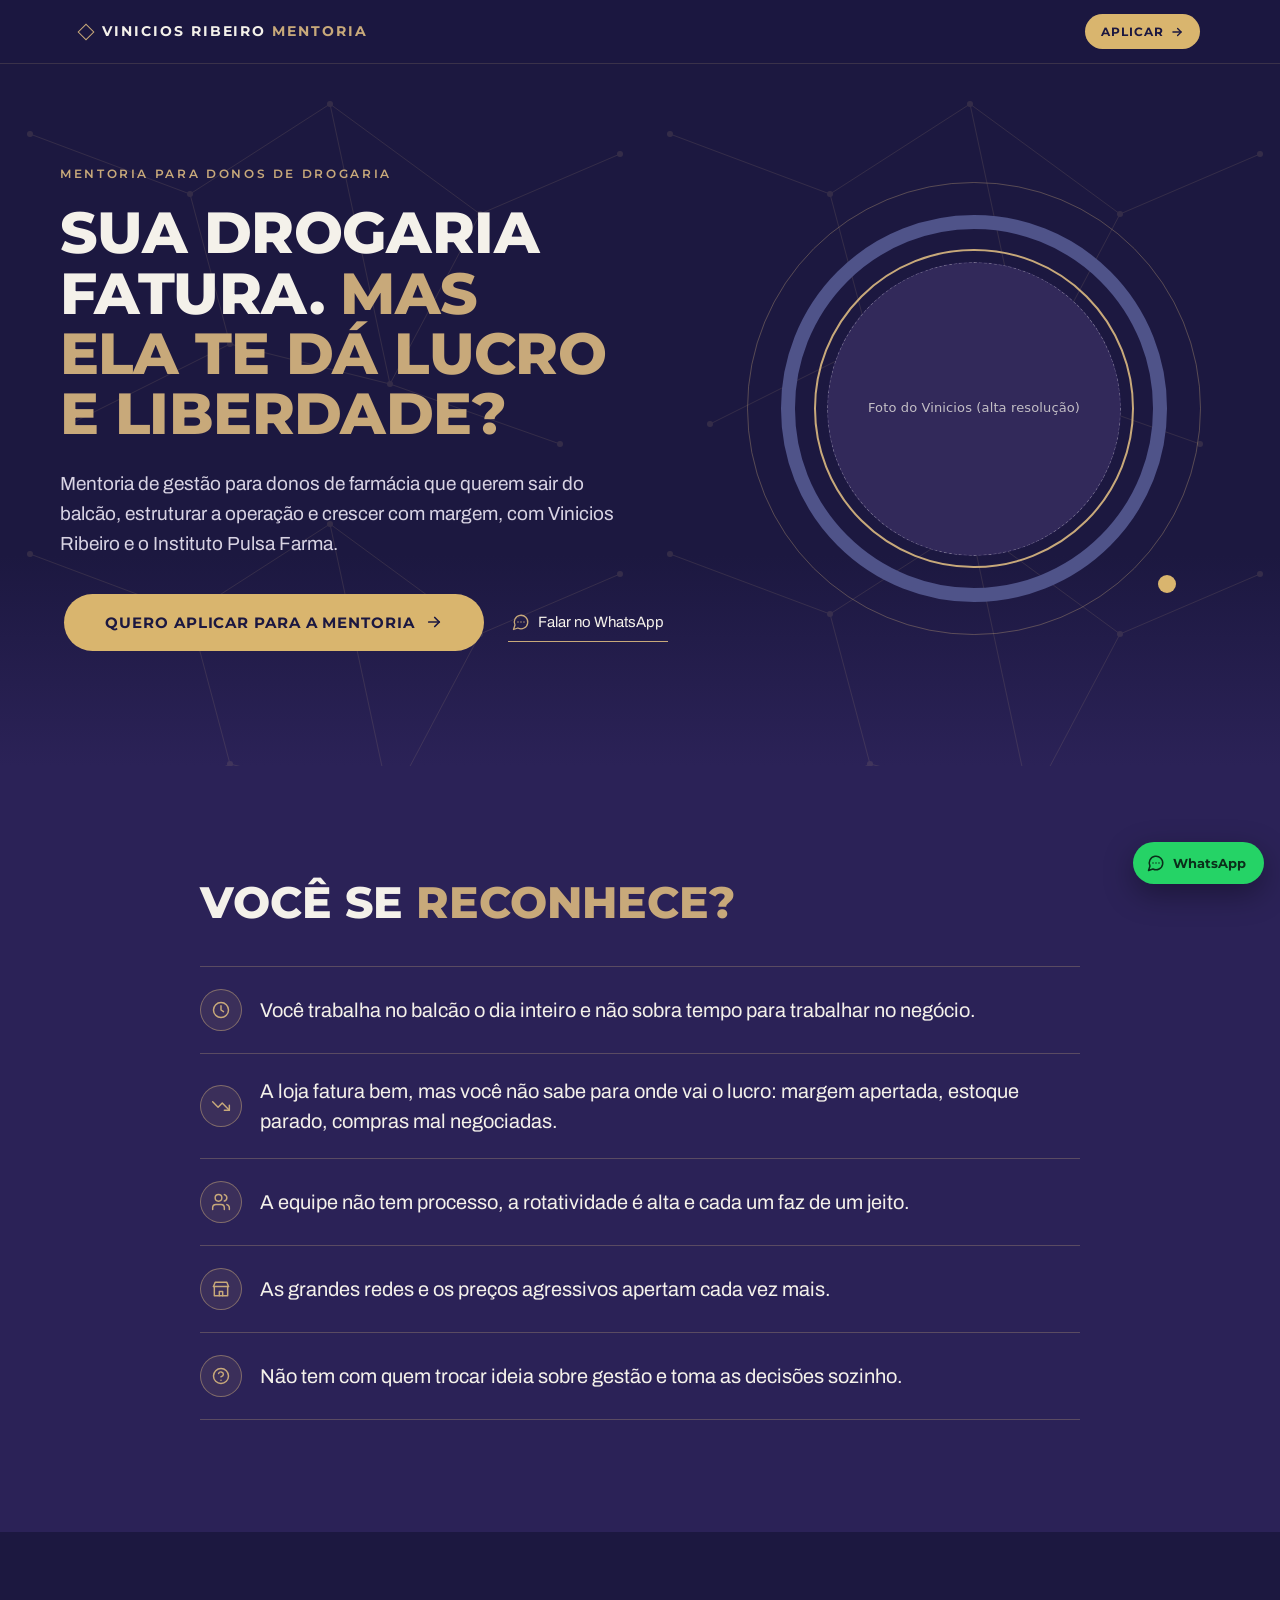
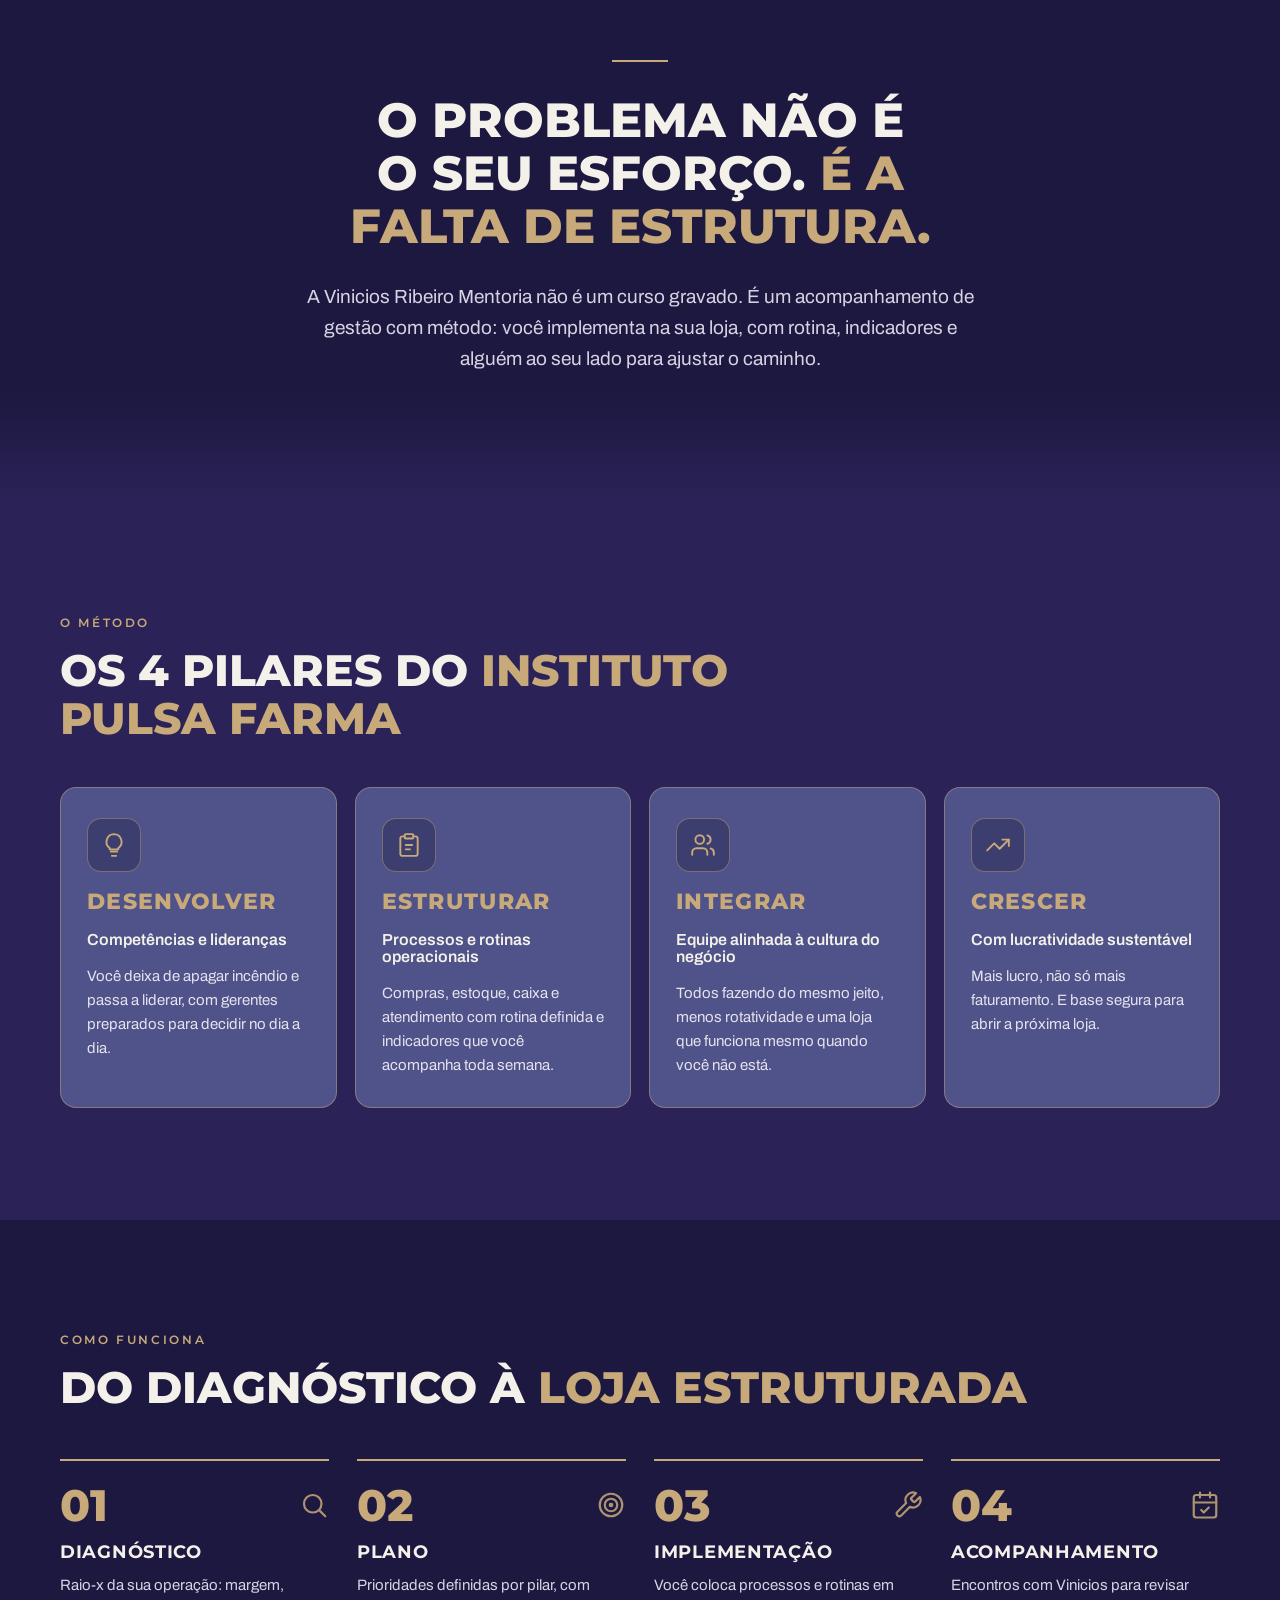
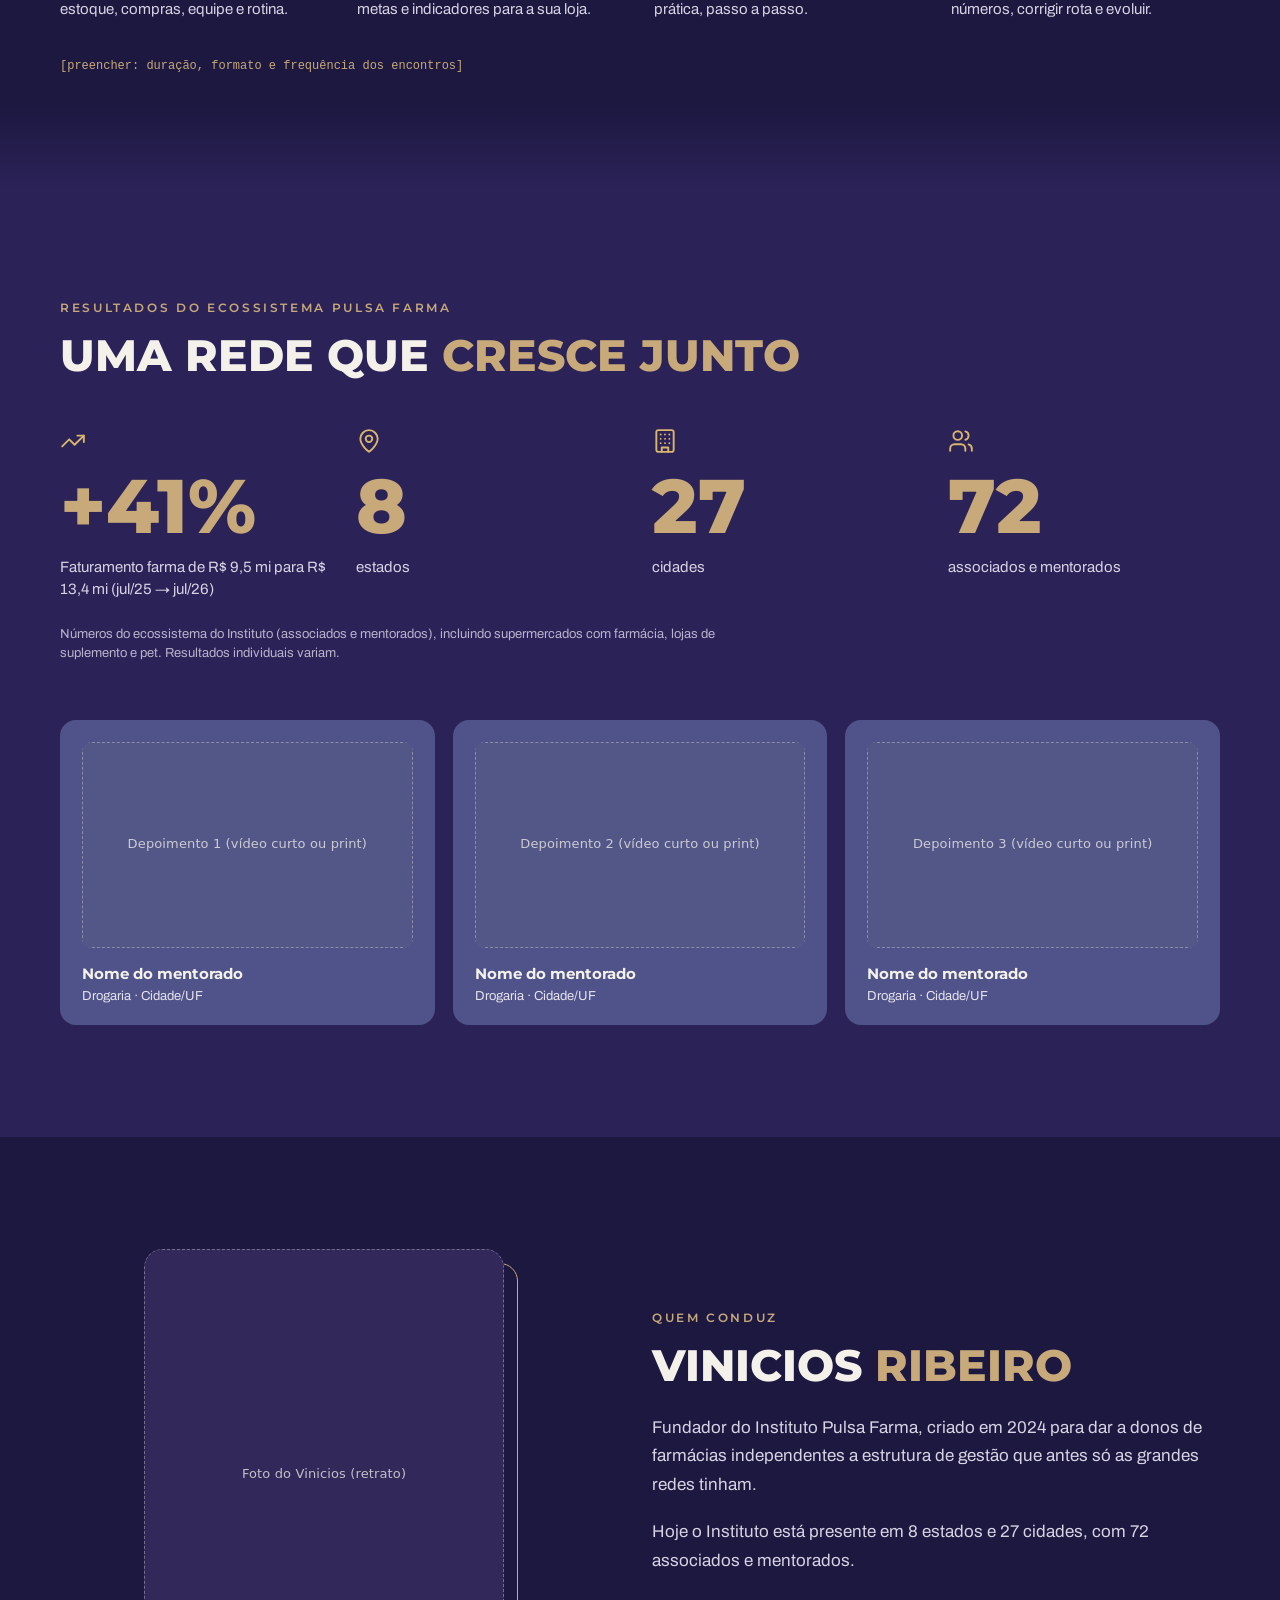
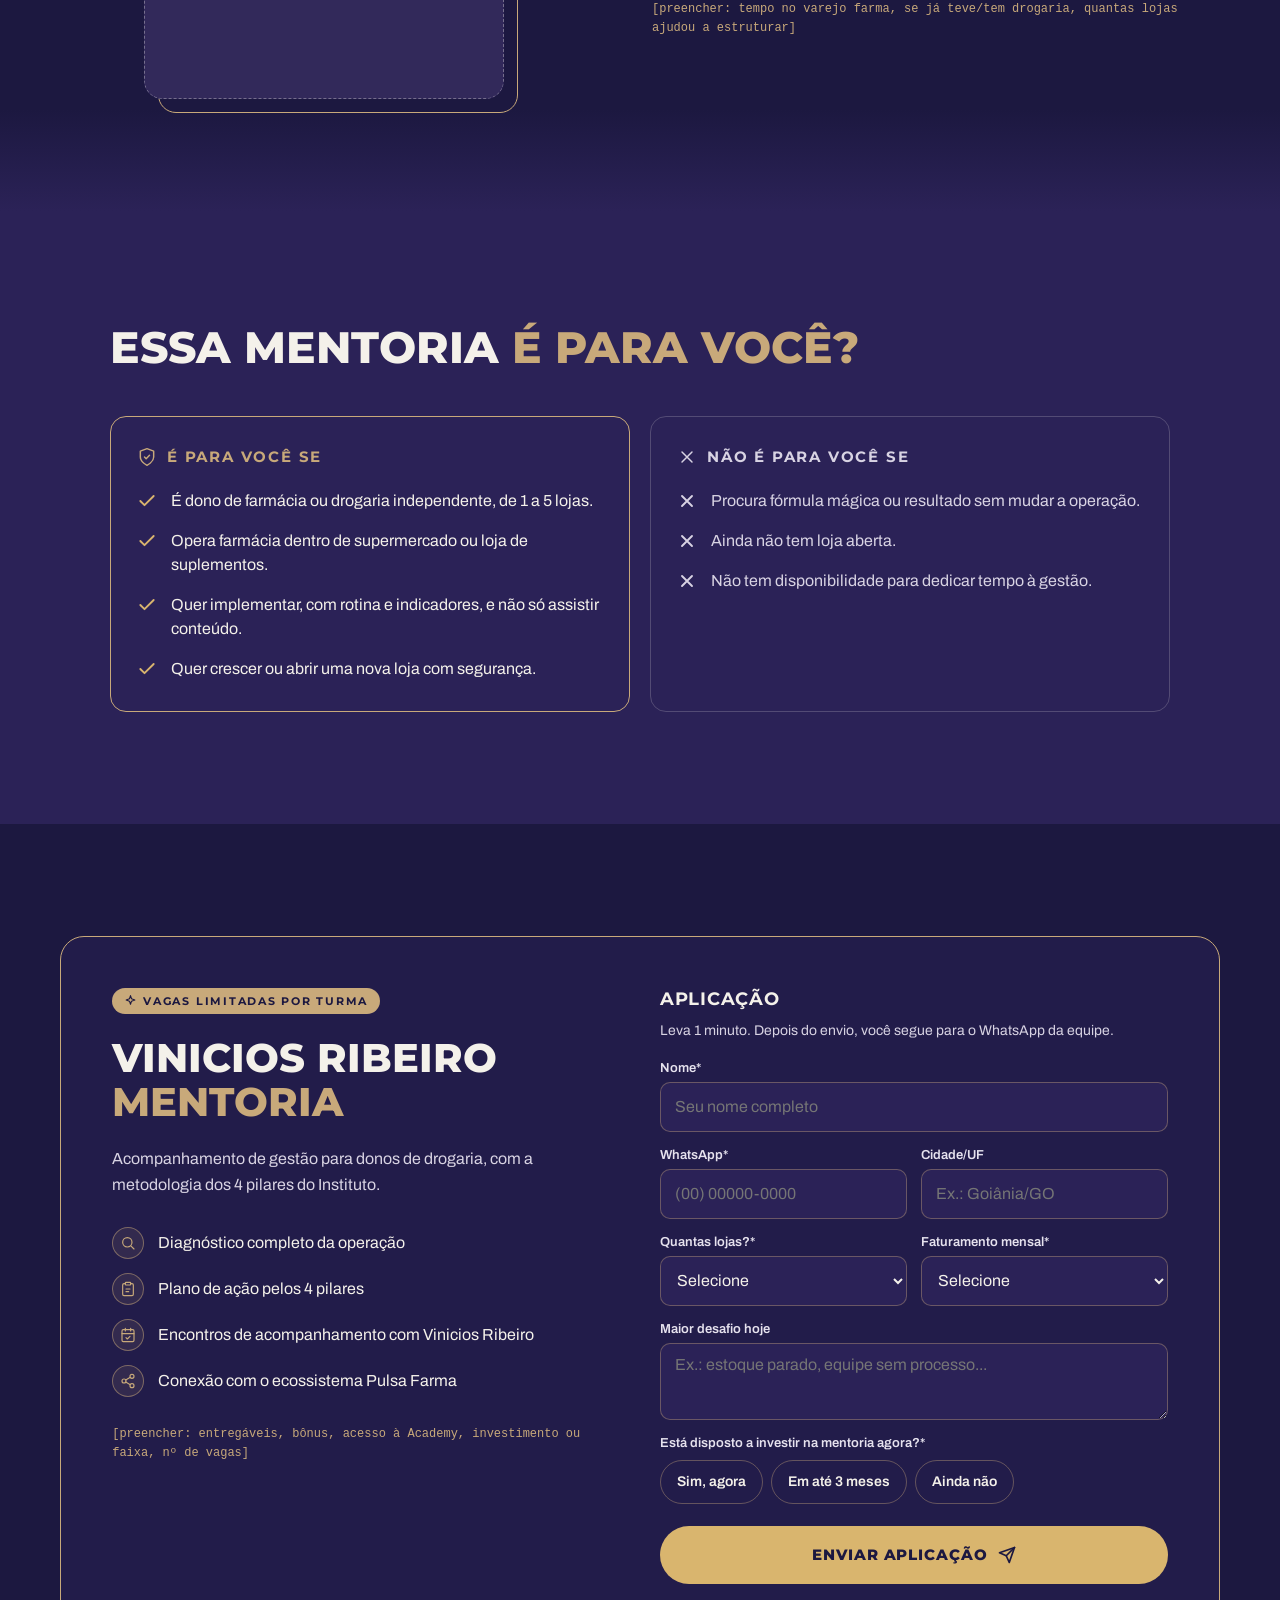
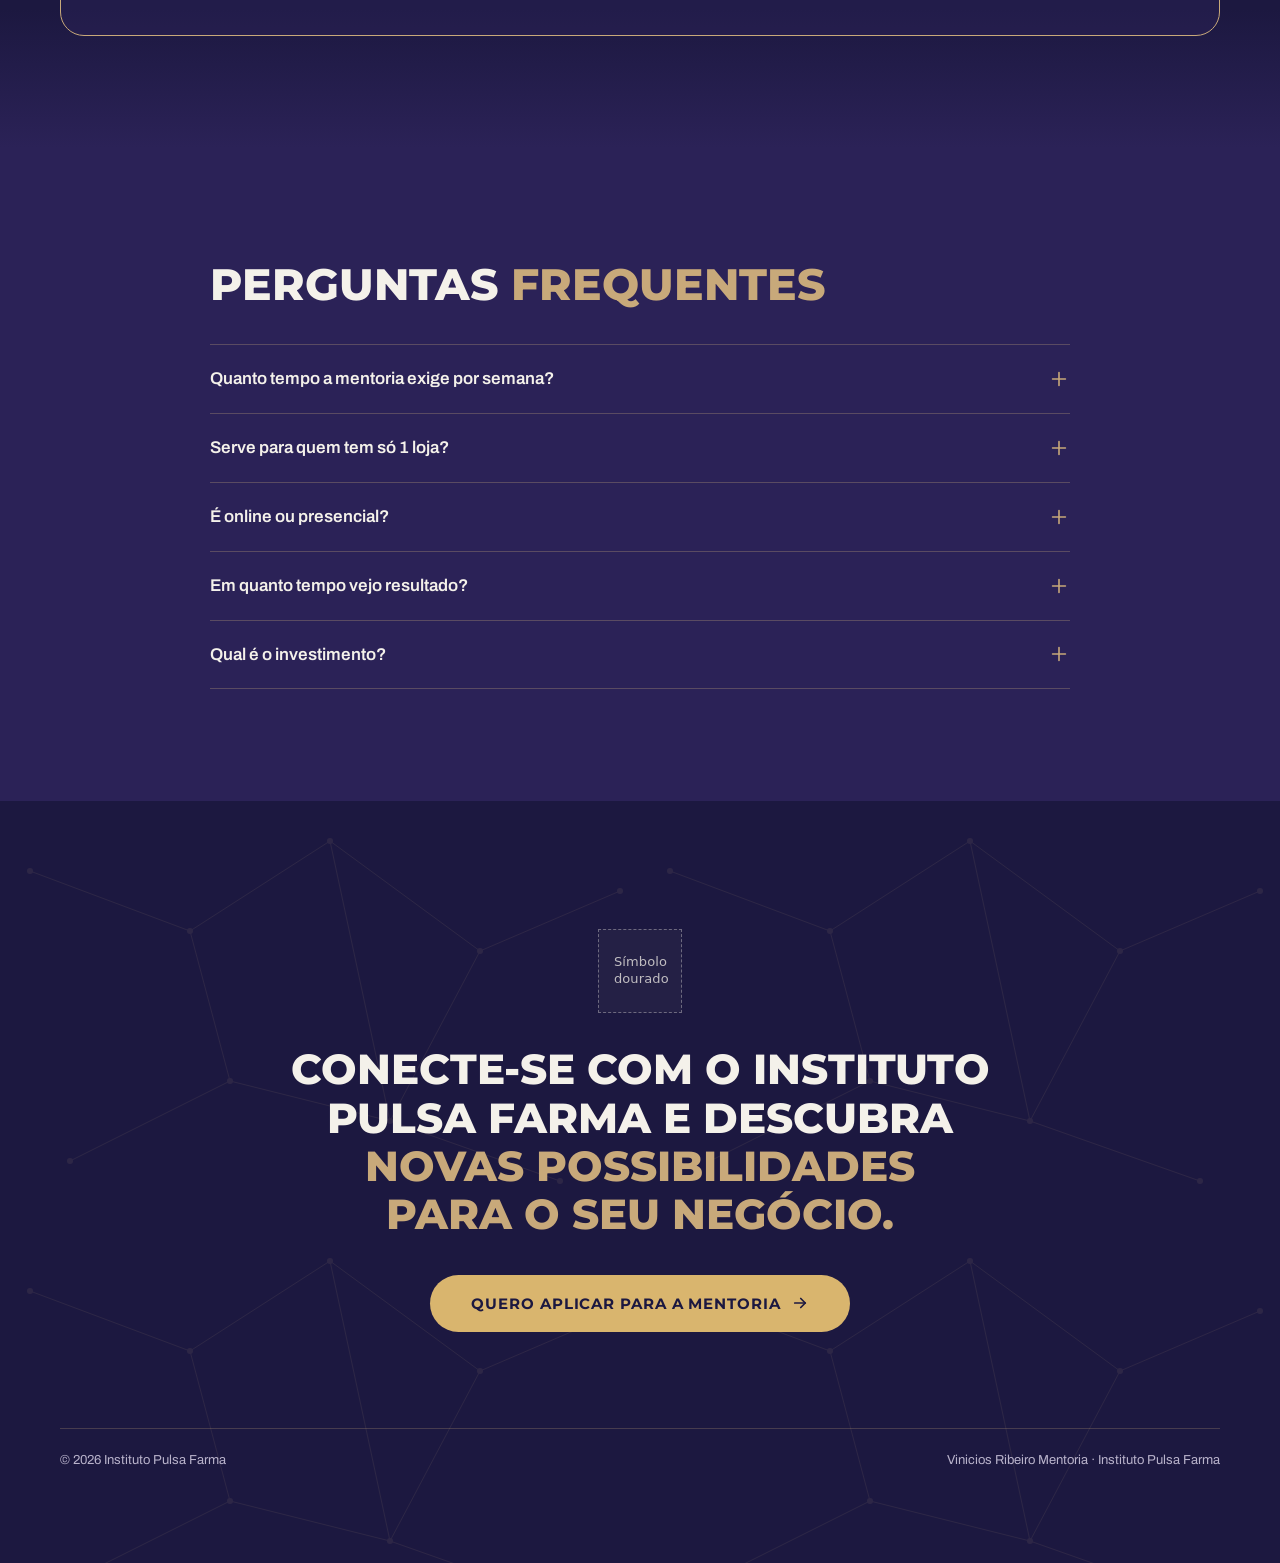
==== index.html @ b24792d8 "Landing page Vinicios Ribeiro Mentoria Site estático (HTML/CSS/JS): 11 seções, ícones SVG, formulári" ====
<!DOCTYPE html>
<html lang="pt-BR">
<head>
<meta charset="utf-8">
<meta name="viewport" content="width=device-width, initial-scale=1">
<title>Vinicios Ribeiro Mentoria · Instituto Pulsa Farma</title>
<meta name="description" content="Mentoria de gestão para donos de farmácia que querem sair do balcão, estruturar a operação e crescer com margem, com Vinicios Ribeiro e o Instituto Pulsa Farma.">
<meta name="theme-color" content="#1C1840">
<meta property="og:title" content="Vinicios Ribeiro Mentoria">
<meta property="og:description" content="Sua drogaria fatura. Mas ela te dá lucro e liberdade? Mentoria de gestão para donos de drogaria.">
<meta property="og:type" content="website">
<meta property="og:locale" content="pt_BR">
<link rel="preconnect" href="https://fonts.googleapis.com">
<link rel="preconnect" href="https://fonts.gstatic.com" crossorigin>
<link href="https://fonts.googleapis.com/css2?family=Montserrat:wght@500;600;700;800&family=Archivo:wght@400;500;600&display=swap" rel="stylesheet">
<link rel="stylesheet" href="styles.css">
<!-- Meta Pixel e Google Tag Manager: instalar aqui. main.js já envia os eventos de Lead. -->
</head>
<body>
<!-- Icon sprite (line icons, 24×24, drawn with currentColor) -->
<svg width="0" height="0" style="position:absolute" aria-hidden="true">
  <defs>
    <symbol id="i-clock" viewBox="0 0 24 24"><circle cx="12" cy="12" r="9"/><path d="M12 7v5l3 2"/></symbol>
    <symbol id="i-trending-down" viewBox="0 0 24 24"><path d="M22 17l-8.5-8.5-5 5L2 7"/><path d="M16 17h6v-6"/></symbol>
    <symbol id="i-trending-up" viewBox="0 0 24 24"><path d="M22 7l-8.5 8.5-5-5L2 17"/><path d="M16 7h6v6"/></symbol>
    <symbol id="i-users" viewBox="0 0 24 24"><path d="M16 21v-2a4 4 0 0 0-4-4H6a4 4 0 0 0-4 4v2"/><circle cx="9" cy="7" r="4"/><path d="M22 21v-2a4 4 0 0 0-3-3.87"/><path d="M16 3.13a4 4 0 0 1 0 7.75"/></symbol>
    <symbol id="i-store" viewBox="0 0 24 24"><path d="M3 9l2-5h14l2 5"/><path d="M3 9h18"/><path d="M4 9v11h16V9"/><path d="M10 20v-5h4v5"/></symbol>
    <symbol id="i-help" viewBox="0 0 24 24"><circle cx="12" cy="12" r="9"/><path d="M9.1 9a3 3 0 0 1 5.8 1c0 2-3 3-3 3"/><path d="M12 17h.01"/></symbol>
    <symbol id="i-bulb" viewBox="0 0 24 24"><path d="M9 18h6"/><path d="M10 22h4"/><path d="M12 2a7 7 0 0 0-4 12.7V16h8v-1.3A7 7 0 0 0 12 2z"/></symbol>
    <symbol id="i-clipboard" viewBox="0 0 24 24"><rect x="8" y="2" width="8" height="4" rx="1"/><path d="M16 4h2a2 2 0 0 1 2 2v14a2 2 0 0 1-2 2H6a2 2 0 0 1-2-2V6a2 2 0 0 1 2-2h2"/><path d="M9 12h6"/><path d="M9 16h4"/></symbol>
    <symbol id="i-search" viewBox="0 0 24 24"><circle cx="11" cy="11" r="7"/><path d="M21 21l-4.3-4.3"/></symbol>
    <symbol id="i-target" viewBox="0 0 24 24"><circle cx="12" cy="12" r="9"/><circle cx="12" cy="12" r="5"/><circle cx="12" cy="12" r="1"/></symbol>
    <symbol id="i-tool" viewBox="0 0 24 24"><path d="M14.7 6.3a1 1 0 0 0 0 1.4l1.6 1.6a1 1 0 0 0 1.4 0l3.77-3.77a6 6 0 0 1-7.94 7.94l-6.91 6.91a2.12 2.12 0 0 1-3-3l6.91-6.91a6 6 0 0 1 7.94-7.94l-3.76 3.76z"/></symbol>
    <symbol id="i-calendar" viewBox="0 0 24 24"><rect x="3" y="4" width="18" height="18" rx="2"/><path d="M16 2v4M8 2v4M3 10h18"/><path d="M9 16l2 2 4-4"/></symbol>
    <symbol id="i-pin" viewBox="0 0 24 24"><path d="M20 10c0 6-8 12-8 12s-8-6-8-12a8 8 0 0 1 16 0z"/><circle cx="12" cy="10" r="3"/></symbol>
    <symbol id="i-building" viewBox="0 0 24 24"><rect x="4" y="2" width="16" height="20" rx="2"/><path d="M9 22v-4h6v4"/><path d="M8 6h.01M12 6h.01M16 6h.01M8 10h.01M12 10h.01M16 10h.01M8 14h.01M12 14h.01M16 14h.01"/></symbol>
    <symbol id="i-network" viewBox="0 0 24 24"><circle cx="18" cy="5" r="3"/><circle cx="6" cy="12" r="3"/><circle cx="18" cy="19" r="3"/><path d="M8.6 13.5l6.8 4M15.4 6.5l-6.8 4"/></symbol>
    <symbol id="i-check" viewBox="0 0 24 24"><path d="M20 6L9 17l-5-5"/></symbol>
    <symbol id="i-x" viewBox="0 0 24 24"><path d="M18 6L6 18M6 6l12 12"/></symbol>
    <symbol id="i-arrow" viewBox="0 0 24 24"><path d="M5 12h14"/><path d="M13 6l6 6-6 6"/></symbol>
    <symbol id="i-send" viewBox="0 0 24 24"><path d="M22 2L11 13"/><path d="M22 2l-7 20-4-9-9-4z"/></symbol>
    <symbol id="i-chat" viewBox="0 0 24 24"><path d="M7.9 20A9 9 0 1 0 4 16.1L2 22z"/><path d="M8 12h.01M12 12h.01M16 12h.01"/></symbol>
    <symbol id="i-sparkle" viewBox="0 0 24 24"><path d="M12 3l1.9 5.8L20 11l-6.1 2.2L12 19l-1.9-5.8L4 11l6.1-2.2z"/></symbol>
    <symbol id="i-plus" viewBox="0 0 24 24"><path d="M12 5v14M5 12h14"/></symbol>
    <symbol id="i-shield" viewBox="0 0 24 24"><path d="M12 22s8-4 8-10V5l-8-3-8 3v7c0 6 8 10 8 10z"/><path d="M9 12l2 2 4-4"/></symbol>
  </defs>
</svg>
<div class="page">

<header class="site-header">
  <div class="wrap">
    <div class="brand">
      <div class="brand-mark" aria-hidden="true"></div>
      <div class="brand-name">VINICIOS RIBEIRO <span class="gold">MENTORIA</span></div>
    </div>
    <a href="#aplicar" class="header-cta">APLICAR<svg class="ic" aria-hidden="true"><use href="#i-arrow"/></svg></a>
  </div>
</header>

<main>

<!-- 01 Hero -->
<section class="hero">
  <div class="texture" aria-hidden="true"></div>
  <div class="wrap hero-inner">
    <div class="hero-copy">
      <div class="eyebrow">MENTORIA PARA DONOS DE DROGARIA</div>
      <h1>Sua drogaria fatura. <span class="gold">Mas ela te dá lucro e liberdade?</span></h1>
      <p class="hero-lead">Mentoria de gestão para donos de farmácia que querem sair do balcão, estruturar a operação e crescer com margem, com Vinicios Ribeiro e o Instituto Pulsa Farma.</p>
      <div class="hero-ctas">
        <a href="#aplicar" class="btn-primary">Quero aplicar para a mentoria<svg class="ic" aria-hidden="true"><use href="#i-arrow"/></svg></a>
        <a href="#" class="link-wa" data-wa target="_blank" rel="noopener"><svg class="ic" aria-hidden="true"><use href="#i-chat"/></svg>Falar no WhatsApp</a>
      </div>
    </div>
    <div class="hero-visual">
      <div class="orbit">
        <div class="orbit-outer"></div>
        <div class="orbit-band"></div>
        <div class="orbit-ring"></div>
        <div class="orbit-photo">
          <div class="slot" style="border-radius:50%"><img src="images/vinicios-hero.jpg" alt="Vinicios Ribeiro"><div class="slot-empty"><span>Foto do Vinicios (alta resolução)</span></div></div>
        </div>
        <div class="orbit-dot"></div>
      </div>
    </div>
  </div>
</section>

<!-- 02 Dores -->
<section class="section bg-purple">
  <div class="pains">
    <h2 class="h2">Você se <span class="gold">reconhece?</span></h2>
    <ul class="pain-list">
      <li><span class="ic-badge"><svg class="ic" aria-hidden="true"><use href="#i-clock"/></svg></span><p>Você trabalha no balcão o dia inteiro e não sobra tempo para trabalhar no negócio.</p></li>
      <li><span class="ic-badge"><svg class="ic" aria-hidden="true"><use href="#i-trending-down"/></svg></span><p>A loja fatura bem, mas você não sabe para onde vai o lucro: margem apertada, estoque parado, compras mal negociadas.</p></li>
      <li><span class="ic-badge"><svg class="ic" aria-hidden="true"><use href="#i-users"/></svg></span><p>A equipe não tem processo, a rotatividade é alta e cada um faz de um jeito.</p></li>
      <li><span class="ic-badge"><svg class="ic" aria-hidden="true"><use href="#i-store"/></svg></span><p>As grandes redes e os preços agressivos apertam cada vez mais.</p></li>
      <li><span class="ic-badge"><svg class="ic" aria-hidden="true"><use href="#i-help"/></svg></span><p>Não tem com quem trocar ideia sobre gestão e toma as decisões sozinho.</p></li>
    </ul>
  </div>
</section>

<!-- 03 Virada -->
<section class="turn">
  <div class="turn-inner">
    <div class="turn-rule"></div>
    <h2 class="h2">O problema não é o seu esforço. <span class="gold">É a falta de estrutura.</span></h2>
    <p>A Vinicios Ribeiro Mentoria não é um curso gravado. É um acompanhamento de gestão com método: você implementa na sua loja, com rotina, indicadores e alguém ao seu lado para ajustar o caminho.</p>
  </div>
</section>

<!-- 04 Método -->
<section class="section bg-purple">
  <div class="wrap">
    <div class="eyebrow">O MÉTODO</div>
    <h2 class="h2 pillars-title">Os 4 pilares do <span class="gold">Instituto Pulsa Farma</span></h2>
    <div class="pillars">
      <div class="pillar">
        <span class="ic-tile"><svg class="ic" aria-hidden="true"><use href="#i-bulb"/></svg></span>
        <div class="pillar-name">DESENVOLVER</div>
        <div class="pillar-sub">Competências e lideranças</div>
        <p>Você deixa de apagar incêndio e passa a liderar, com gerentes preparados para decidir no dia a dia.</p>
      </div>
      <div class="pillar">
        <span class="ic-tile"><svg class="ic" aria-hidden="true"><use href="#i-clipboard"/></svg></span>
        <div class="pillar-name">ESTRUTURAR</div>
        <div class="pillar-sub">Processos e rotinas operacionais</div>
        <p>Compras, estoque, caixa e atendimento com rotina definida e indicadores que você acompanha toda semana.</p>
      </div>
      <div class="pillar">
        <span class="ic-tile"><svg class="ic" aria-hidden="true"><use href="#i-users"/></svg></span>
        <div class="pillar-name">INTEGRAR</div>
        <div class="pillar-sub">Equipe alinhada à cultura do negócio</div>
        <p>Todos fazendo do mesmo jeito, menos rotatividade e uma loja que funciona mesmo quando você não está.</p>
      </div>
      <div class="pillar">
        <span class="ic-tile"><svg class="ic" aria-hidden="true"><use href="#i-trending-up"/></svg></span>
        <div class="pillar-name">CRESCER</div>
        <div class="pillar-sub">Com lucratividade sustentável</div>
        <p>Mais lucro, não só mais faturamento. E base segura para abrir a próxima loja.</p>
      </div>
    </div>
  </div>
</section>

<!-- 05 Como funciona -->
<section class="section bg-fade">
  <div class="wrap">
    <div class="eyebrow">COMO FUNCIONA</div>
    <h2 class="h2 steps-title">Do diagnóstico à <span class="gold">loja estruturada</span></h2>
    <div class="steps">
      <div class="step"><div class="step-head"><div class="step-num">01</div><svg class="ic step-ic" aria-hidden="true"><use href="#i-search"/></svg></div><div class="step-name">Diagnóstico</div><p>Raio-x da sua operação: margem, estoque, compras, equipe e rotina.</p></div>
      <div class="step"><div class="step-head"><div class="step-num">02</div><svg class="ic step-ic" aria-hidden="true"><use href="#i-target"/></svg></div><div class="step-name">Plano</div><p>Prioridades definidas por pilar, com metas e indicadores para a sua loja.</p></div>
      <div class="step"><div class="step-head"><div class="step-num">03</div><svg class="ic step-ic" aria-hidden="true"><use href="#i-tool"/></svg></div><div class="step-name">Implementação</div><p>Você coloca processos e rotinas em prática, passo a passo.</p></div>
      <div class="step"><div class="step-head"><div class="step-num">04</div><svg class="ic step-ic" aria-hidden="true"><use href="#i-calendar"/></svg></div><div class="step-name">Acompanhamento</div><p>Encontros com Vinicios para revisar números, corrigir rota e evoluir.</p></div>
    </div>
    <div class="pending steps-note">[preencher: duração, formato e frequência dos encontros]</div>
  </div>
</section>

<!-- 06 Resultados -->
<section class="section bg-purple">
  <div class="wrap">
    <div class="eyebrow">RESULTADOS DO ECOSSISTEMA PULSA FARMA</div>
    <h2 class="h2 results-title">Uma rede que <span class="gold">cresce junto</span></h2>
    <div class="stats">
      <div class="stat"><svg class="ic stat-ic" aria-hidden="true"><use href="#i-trending-up"/></svg><div class="stat-num">+41%</div><p>Faturamento farma de R$ 9,5 mi para R$ 13,4 mi (jul/25 → jul/26)</p></div>
      <div class="stat"><svg class="ic stat-ic" aria-hidden="true"><use href="#i-pin"/></svg><div class="stat-num">8</div><p>estados</p></div>
      <div class="stat"><svg class="ic stat-ic" aria-hidden="true"><use href="#i-building"/></svg><div class="stat-num">27</div><p>cidades</p></div>
      <div class="stat"><svg class="ic stat-ic" aria-hidden="true"><use href="#i-users"/></svg><div class="stat-num">72</div><p>associados e mentorados</p></div>
    </div>
    <p class="stats-note">Números do ecossistema do Instituto (associados e mentorados), incluindo supermercados com farmácia, lojas de suplemento e pet. Resultados individuais variam.</p>
    <div class="testimonials">
      <div class="testimonial">
        <div class="testimonial-media"><div class="slot"><img src="images/depoimento-1.jpg" alt="Depoimento de mentorado"><div class="slot-empty"><span>Depoimento 1 (vídeo curto ou print)</span></div></div></div>
        <div class="testimonial-name">Nome do mentorado</div>
        <div class="testimonial-meta">Drogaria · Cidade/UF</div>
      </div>
      <div class="testimonial">
        <div class="testimonial-media"><div class="slot"><img src="images/depoimento-2.jpg" alt="Depoimento de mentorado"><div class="slot-empty"><span>Depoimento 2 (vídeo curto ou print)</span></div></div></div>
        <div class="testimonial-name">Nome do mentorado</div>
        <div class="testimonial-meta">Drogaria · Cidade/UF</div>
      </div>
      <div class="testimonial">
        <div class="testimonial-media"><div class="slot"><img src="images/depoimento-3.jpg" alt="Depoimento de mentorado"><div class="slot-empty"><span>Depoimento 3 (vídeo curto ou print)</span></div></div></div>
        <div class="testimonial-name">Nome do mentorado</div>
        <div class="testimonial-meta">Drogaria · Cidade/UF</div>
      </div>
    </div>
  </div>
</section>

<!-- 07 Vinicios -->
<section class="section bg-fade">
  <div class="wrap bio">
    <div class="bio-visual">
      <div class="portrait">
        <div class="portrait-offset"></div>
        <div class="portrait-photo"><div class="slot" style="border-radius:18px"><img src="images/vinicios-retrato.jpg" alt="Vinicios Ribeiro"><div class="slot-empty"><span>Foto do Vinicios (retrato)</span></div></div></div>
      </div>
    </div>
    <div class="bio-copy">
      <div class="eyebrow">QUEM CONDUZ</div>
      <h2 class="h2">Vinicios <span class="gold">Ribeiro</span></h2>
      <p>Fundador do Instituto Pulsa Farma, criado em 2024 para dar a donos de farmácias independentes a estrutura de gestão que antes só as grandes redes tinham.</p>
      <p>Hoje o Instituto está presente em 8 estados e 27 cidades, com 72 associados e mentorados.</p>
      <div class="pending">[preencher: tempo no varejo farma, se já teve/tem drogaria, quantas lojas ajudou a estruturar]</div>
    </div>
  </div>
</section>

<!-- 08 Para quem -->
<section class="section bg-purple">
  <div class="fit">
    <h2 class="h2">Essa mentoria <span class="gold">é para você?</span></h2>
    <div class="fit-grid">
      <div class="fit-card fit-yes">
        <div class="fit-title"><svg class="ic" aria-hidden="true"><use href="#i-shield"/></svg>É PARA VOCÊ SE</div>
        <ul class="fit-list">
          <li><svg class="ic li-ic" aria-hidden="true"><use href="#i-check"/></svg><span>É dono de farmácia ou drogaria independente, de 1 a 5 lojas.</span></li>
          <li><svg class="ic li-ic" aria-hidden="true"><use href="#i-check"/></svg><span>Opera farmácia dentro de supermercado ou loja de suplementos.</span></li>
          <li><svg class="ic li-ic" aria-hidden="true"><use href="#i-check"/></svg><span>Quer implementar, com rotina e indicadores, e não só assistir conteúdo.</span></li>
          <li><svg class="ic li-ic" aria-hidden="true"><use href="#i-check"/></svg><span>Quer crescer ou abrir uma nova loja com segurança.</span></li>
        </ul>
      </div>
      <div class="fit-card fit-no">
        <div class="fit-title"><svg class="ic" aria-hidden="true"><use href="#i-x"/></svg>NÃO É PARA VOCÊ SE</div>
        <ul class="fit-list">
          <li><svg class="ic li-ic" aria-hidden="true"><use href="#i-x"/></svg><span>Procura fórmula mágica ou resultado sem mudar a operação.</span></li>
          <li><svg class="ic li-ic" aria-hidden="true"><use href="#i-x"/></svg><span>Ainda não tem loja aberta.</span></li>
          <li><svg class="ic li-ic" aria-hidden="true"><use href="#i-x"/></svg><span>Não tem disponibilidade para dedicar tempo à gestão.</span></li>
        </ul>
      </div>
    </div>
  </div>
</section>

<!-- 09 Oferta e aplicação -->
<section id="aplicar" class="section bg-fade">
  <div class="wrap offer">
    <div class="offer-copy">
      <div class="badge"><svg class="ic" aria-hidden="true"><use href="#i-sparkle"/></svg>VAGAS LIMITADAS POR TURMA</div>
      <h2 class="h2">Vinicios Ribeiro <span class="gold">Mentoria</span></h2>
      <p>Acompanhamento de gestão para donos de drogaria, com a metodologia dos 4 pilares do Instituto.</p>
      <ul class="offer-list">
        <li><span class="ic-badge sm"><svg class="ic" aria-hidden="true"><use href="#i-search"/></svg></span><span>Diagnóstico completo da operação</span></li>
        <li><span class="ic-badge sm"><svg class="ic" aria-hidden="true"><use href="#i-clipboard"/></svg></span><span>Plano de ação pelos 4 pilares</span></li>
        <li><span class="ic-badge sm"><svg class="ic" aria-hidden="true"><use href="#i-calendar"/></svg></span><span>Encontros de acompanhamento com Vinicios Ribeiro</span></li>
        <li><span class="ic-badge sm"><svg class="ic" aria-hidden="true"><use href="#i-network"/></svg></span><span>Conexão com o ecossistema Pulsa Farma</span></li>
      </ul>
      <div class="pending">[preencher: entregáveis, bônus, acesso à Academy, investimento ou faixa, nº de vagas]</div>
    </div>

    <div class="offer-form">
      <form class="form" id="lead-form" novalidate>
        <div class="form-title">Aplicação</div>
        <p class="form-lead">Leva 1 minuto. Depois do envio, você segue para o WhatsApp da equipe.</p>
        <label class="field">Nome*<input name="nome" autocomplete="name" placeholder="Seu nome completo"></label>
        <div class="form-row">
          <label class="field">WhatsApp*<input name="whats" type="tel" inputmode="tel" autocomplete="tel" placeholder="(00) 00000-0000"></label>
          <label class="field">Cidade/UF<input name="cidade" autocomplete="address-level2" placeholder="Ex.: Goiânia/GO"></label>
        </div>
        <div class="form-row">
          <label class="field">Quantas lojas?*
            <select name="lojas">
              <option value="">Selecione</option>
              <option>1 loja</option>
              <option>2 a 3 lojas</option>
              <option>4 a 5 lojas</option>
              <option>Mais de 5 lojas</option>
              <option>Ainda não tenho loja</option>
            </select>
          </label>
          <label class="field">Faturamento mensal*
            <select name="fat">
              <option value="">Selecione</option>
              <option>Até R$ 100 mil</option>
              <option>R$ 100 a 300 mil</option>
              <option>R$ 300 a 600 mil</option>
              <option>R$ 600 mil a 1 mi</option>
              <option>Acima de R$ 1 mi</option>
            </select>
          </label>
        </div>
        <label class="field">Maior desafio hoje<textarea name="desafio" rows="3" placeholder="Ex.: estoque parado, equipe sem processo..."></textarea></label>
        <div>
          <div class="choice-label" id="investir-label">Está disposto a investir na mentoria agora?*</div>
          <div class="choices" role="radiogroup" aria-labelledby="investir-label">
            <button type="button" class="choice" role="radio" aria-checked="false">Sim, agora</button>
            <button type="button" class="choice" role="radio" aria-checked="false">Em até 3 meses</button>
            <button type="button" class="choice" role="radio" aria-checked="false">Ainda não</button>
          </div>
        </div>
        <div class="form-error" role="alert"></div>
        <button type="submit" class="submit">Enviar aplicação<svg class="ic" aria-hidden="true"><use href="#i-send"/></svg></button>
      </form>

      <div class="sent" id="lead-sent" hidden>
        <div class="sent-check" aria-hidden="true"><svg class="ic" aria-hidden="true"><use href="#i-check"/></svg></div>
        <div class="sent-title">Aplicação recebida</div>
        <p>Abrimos o WhatsApp da equipe para continuar a conversa. Se não abriu, toque abaixo.</p>
        <a href="#" class="sent-cta" id="lead-wa" target="_blank" rel="noopener"><svg class="ic" aria-hidden="true"><use href="#i-chat"/></svg>Abrir WhatsApp</a>
      </div>
    </div>
  </div>
</section>

<!-- 10 FAQ -->
<section class="section bg-purple">
  <div class="faq">
    <h2 class="h2">Perguntas <span class="gold">frequentes</span></h2>
    <div class="faq-list" id="faq"></div>
  </div>
</section>

</main>

<!-- 11 CTA final -->
<section class="final">
  <div class="texture" aria-hidden="true"></div>
  <div class="final-inner">
    <div class="final-symbol"><div class="slot contain"><img src="images/simbolo-instituto.png" alt="Instituto Pulsa Farma"><div class="slot-empty"><span>Símbolo dourado</span></div></div></div>
    <h2 class="h2">Conecte-se com o Instituto Pulsa Farma e descubra <span class="gold">novas possibilidades para o seu negócio.</span></h2>
    <a href="#aplicar" class="btn-primary">Quero aplicar para a mentoria<svg class="ic" aria-hidden="true"><use href="#i-arrow"/></svg></a>
  </div>
  <footer class="site-footer">
    <span>© 2026 Instituto Pulsa Farma</span>
    <span>Vinicios Ribeiro Mentoria · Instituto Pulsa Farma</span>
  </footer>
</section>

<a href="#" class="wa-float" data-wa target="_blank" rel="noopener" aria-label="Falar no WhatsApp"><svg class="ic" aria-hidden="true"><use href="#i-chat"/></svg>WhatsApp</a>

</div>
<script src="main.js"></script>
</body>
</html>
---- styles.css ----
/* Vinicios Ribeiro Mentoria — Instituto Pulsa Farma */
:root {
  --navy: #1C1840;
  --purple: #2B2257;
  --indigo: #4F5389;
  --gold: #C8A97A;
  --gold-bright: #D9B56E;
  --cream: #F4F1EA;
  --text-soft: #D8D3E3;
  --text-card: #E6E2EE;
  --text-muted: #B9B3CB;
  --line: rgba(200, 169, 122, .3);
  --glow: rgba(217, 181, 110, .55);
  --display: Montserrat, system-ui, sans-serif;
  --body: Archivo, system-ui, sans-serif;
  --mono: ui-monospace, Menlo, monospace;
}

html { scroll-behavior: smooth; }
body {
  margin: 0;
  background: var(--navy);
  color: var(--cream);
  font-family: var(--body);
  -webkit-font-smoothing: antialiased;
}
*, *::before, *::after { box-sizing: border-box; }
a { color: var(--gold-bright); text-decoration: none; }
a:hover { color: var(--cream); }
input, select, textarea, button { font-family: inherit; }
select option { background: var(--purple); color: var(--cream); }
h1, h2, p { margin: 0; }

.page { min-height: 100vh; background: var(--navy); overflow-x: hidden; }
.wrap { max-width: 1160px; margin: 0 auto; }
.gold { color: var(--gold); }
.pending { font-family: var(--mono); font-size: 12px; line-height: 1.6; color: var(--gold); }

/* Icons (SVG sprite in index.html) */
.ic {
  width: 1em;
  height: 1em;
  flex: none;
  fill: none;
  stroke: currentColor;
  stroke-width: 1.75;
  stroke-linecap: round;
  stroke-linejoin: round;
}
.ic-badge {
  flex: none;
  width: 42px;
  height: 42px;
  border-radius: 50%;
  border: 1.5px solid rgba(200, 169, 122, .5);
  background: rgba(200, 169, 122, .1);
  color: var(--gold);
  display: flex;
  align-items: center;
  justify-content: center;
  font-size: 20px;
}
.ic-badge.sm { width: 32px; height: 32px; font-size: 16px; }
.ic-tile {
  width: 54px;
  height: 54px;
  border-radius: 14px;
  background: rgba(28, 24, 64, .35);
  border: 1px solid rgba(200, 169, 122, .45);
  color: var(--gold);
  display: flex;
  align-items: center;
  justify-content: center;
  font-size: 26px;
}

/* Shared type */
.eyebrow {
  font-family: var(--display);
  font-weight: 600;
  font-size: 12px;
  letter-spacing: .22em;
  color: var(--gold);
  margin-bottom: 16px;
}
.h2 {
  font-family: var(--display);
  font-weight: 800;
  text-transform: uppercase;
  font-size: clamp(28px, 4.2vw, 44px);
  line-height: 1.1;
}

/* Sections */
.section { padding: clamp(64px, 9vw, 112px) 20px; }
.bg-purple { background: var(--purple); }
.bg-fade { background: linear-gradient(180deg, var(--navy), var(--navy) 85%, var(--purple)); }

/* Constellation texture */
.texture {
  position: absolute;
  inset: 0;
  pointer-events: none;
  background-image: url("data:image/svg+xml,%3Csvg xmlns='http://www.w3.org/2000/svg' width='640' height='420'%3E%3Cg stroke='%23C8A97A' stroke-width='1' fill='none'%3E%3Cpath d='M30 70L190 130L330 40L480 150L620 90M190 130L230 280L390 320L480 150M230 280L70 360M390 320L560 380M330 40L390 320'/%3E%3C/g%3E%3Cg fill='%23C8A97A'%3E%3Ccircle cx='30' cy='70' r='3'/%3E%3Ccircle cx='190' cy='130' r='3'/%3E%3Ccircle cx='330' cy='40' r='3'/%3E%3Ccircle cx='480' cy='150' r='3'/%3E%3Ccircle cx='620' cy='90' r='3'/%3E%3Ccircle cx='230' cy='280' r='3'/%3E%3Ccircle cx='390' cy='320' r='3'/%3E%3Ccircle cx='70' cy='360' r='3'/%3E%3Ccircle cx='560' cy='380' r='3'/%3E%3C/g%3E%3C/svg%3E");
  background-size: 640px 420px;
}
.no-texture .texture { display: none; }

/* Buttons */
.btn-primary {
  display: inline-flex;
  align-items: center;
  justify-content: center;
  gap: 10px;
  text-align: center;
  font-family: var(--display);
  font-weight: 700;
  font-size: 15px;
  letter-spacing: .06em;
  text-transform: uppercase;
  background: var(--gold-bright);
  color: var(--navy);
  padding: 19px 24px;
  border-radius: 999px;
  box-shadow: 0 0 0 rgba(217, 181, 110, 0);
  transition: box-shadow .2s;
}
.btn-primary:hover { box-shadow: 0 0 32px var(--glow); color: var(--navy); }
.btn-primary .ic, .header-cta .ic, .submit .ic { stroke-width: 2.25; transition: transform .2s; }
.btn-primary .ic { font-size: 18px; }
.btn-primary:hover .ic, .header-cta:hover .ic { transform: translateX(3px); }

/* Image slots: show the <img> when the file exists, a dashed placeholder otherwise */
.slot { position: relative; width: 100%; height: 100%; background: rgba(127, 127, 127, .08); color: var(--cream); overflow: hidden; }
.slot img { position: absolute; inset: 0; width: 100%; height: 100%; object-fit: cover; display: block; }
.slot.contain img { object-fit: contain; }
.slot-empty {
  position: absolute;
  inset: 0;
  display: none;
  align-items: center;
  justify-content: center;
  text-align: center;
  padding: 12px;
  font: 500 13px/1.3 system-ui, -apple-system, sans-serif;
  letter-spacing: .01em;
  border: 1.5px dashed rgba(244, 241, 234, .35);
  border-radius: inherit;
}
.slot-empty span { max-width: 90%; opacity: .75; }
.slot.is-empty { background: rgba(127, 127, 127, .08); }
.slot.is-empty img { display: none; }
.slot.is-empty .slot-empty { display: flex; }

/* Header */
.site-header {
  position: sticky;
  top: 0;
  z-index: 20;
  background: rgba(28, 24, 64, .92);
  -webkit-backdrop-filter: blur(10px);
  backdrop-filter: blur(10px);
  border-bottom: 1px solid rgba(200, 169, 122, .18);
}
.site-header .wrap { padding: 14px 20px; display: flex; align-items: center; justify-content: space-between; gap: 16px; }
.brand { display: flex; align-items: center; gap: 10px; min-width: 0; }
.brand-mark { flex: none; width: 12px; height: 12px; border: 1.5px solid var(--gold); transform: rotate(45deg); }
.brand-name {
  font-family: var(--display);
  font-weight: 700;
  font-size: clamp(11px, 3.2vw, 14px);
  letter-spacing: clamp(.06em, .8vw, .14em);
  line-height: 1.3;
  color: var(--cream);
}
.header-cta {
  display: inline-flex;
  align-items: center;
  gap: 6px;
  font-family: var(--display);
  font-weight: 700;
  font-size: 12px;
  letter-spacing: .08em;
  background: var(--gold-bright);
  color: var(--navy);
  padding: 10px 16px;
  border-radius: 999px;
  white-space: nowrap;
}
.header-cta .ic { font-size: 14px; }
.header-cta:hover { box-shadow: 0 0 22px var(--glow); color: var(--navy); }

/* 01 Hero */
.hero {
  position: relative;
  background: linear-gradient(180deg, var(--navy) 0%, var(--navy) 70%, var(--purple) 100%);
  padding: clamp(48px, 8vw, 104px) 20px clamp(64px, 9vw, 120px);
}
.hero .texture { opacity: .14; }
.hero-inner { position: relative; display: flex; flex-wrap: wrap; align-items: center; gap: 40px 56px; }
.hero-copy { flex: 1 1 420px; min-width: 0; }
.hero-copy .eyebrow { margin-bottom: 22px; }
.hero h1 {
  font-family: var(--display);
  font-weight: 800;
  text-transform: uppercase;
  font-size: clamp(32px, 5.4vw, 58px);
  line-height: 1.04;
  letter-spacing: -.01em;
  margin: 0 0 24px;
  text-wrap: balance;
}
.hero-lead {
  font-size: clamp(17px, 2vw, 19px);
  line-height: 1.6;
  color: var(--text-soft);
  margin: 0 0 34px;
  max-width: 560px;
  text-wrap: pretty;
}
.hero-ctas { display: flex; flex-wrap: wrap; gap: 14px 24px; align-items: center; justify-content: center; }
.hero-ctas .btn-primary { flex: 1 1 260px; max-width: 420px; }
.link-wa { display: inline-flex; align-items: center; gap: 8px; font-size: 15px; color: var(--cream); padding: 10px 4px; border-bottom: 1px solid var(--gold); }
.link-wa .ic { font-size: 18px; color: var(--gold); }
.link-wa:hover { color: var(--gold-bright); }
.hero-visual { flex: 1 1 300px; min-width: 0; display: flex; justify-content: center; }
.orbit { position: relative; width: min(64vw, 100%, 420px); aspect-ratio: 1; }
.orbit > * { position: absolute; border-radius: 50%; }
.orbit-outer { inset: -4%; border: 1px solid rgba(200, 169, 122, .35); }
.orbit-band { inset: 4%; border: 14px solid var(--indigo); }
.orbit-ring { inset: 12%; border: 2px solid var(--gold); }
.orbit-photo { inset: 15%; overflow: hidden; background: var(--purple); }
.orbit-dot { right: 2%; bottom: 6%; width: 18px; height: 18px; background: var(--gold-bright); }

/* 02 Dores */
.pains { max-width: 880px; margin: 0 auto; }
.pains .h2 { margin-bottom: 40px; }
.pain-list { list-style: none; margin: 0; padding: 0; border-top: 1px solid var(--line); }
.pain-list li { display: flex; gap: 18px; align-items: center; padding: 22px 0; border-bottom: 1px solid var(--line); font-size: clamp(17px, 2vw, 20px); line-height: 1.5; }

/* 03 Virada */
.turn { padding: clamp(72px, 10vw, 128px) 20px; background: linear-gradient(180deg, var(--navy), var(--navy) 80%, var(--purple)); }
.turn-inner { max-width: 900px; margin: 0 auto; text-align: center; }
.turn-rule { width: 56px; height: 2px; background: var(--gold); margin: 0 auto 32px; }
.turn .h2 { font-size: clamp(28px, 4.6vw, 48px); margin-bottom: 28px; text-wrap: balance; }
.turn p { font-size: clamp(17px, 2vw, 19px); line-height: 1.65; color: var(--text-soft); margin: 0 auto; max-width: 680px; text-wrap: pretty; }

/* 04 Pilares */
.pillars-title { margin-bottom: 44px; max-width: 760px; }
.pillars { display: grid; grid-template-columns: repeat(auto-fit, minmax(240px, 1fr)); gap: 18px; }
.pillar {
  background: var(--indigo);
  border: 1px solid rgba(200, 169, 122, .45);
  border-radius: 16px;
  padding: 30px 26px;
  display: flex;
  flex-direction: column;
  gap: 16px;
}
.pillar-name { font-family: var(--display); font-weight: 800; font-size: 22px; letter-spacing: .06em; color: var(--gold); }
.pillar-sub { font-weight: 600; font-size: 16px; }
.pillar p { font-size: 15px; line-height: 1.6; color: var(--text-card); }

/* 05 Como funciona */
.steps-title { margin-bottom: 48px; }
.steps { display: grid; grid-template-columns: repeat(auto-fit, minmax(230px, 1fr)); gap: 36px 28px; }
.step { border-top: 2px solid var(--gold); padding-top: 22px; }
.step-head { display: flex; align-items: center; justify-content: space-between; gap: 12px; margin-bottom: 14px; }
.step-num { font-family: var(--display); font-weight: 800; font-size: 44px; color: var(--gold); line-height: 1; }
.step-ic { font-size: 30px; color: var(--gold); opacity: .85; }
.step-name { font-family: var(--display); font-weight: 700; font-size: 18px; text-transform: uppercase; letter-spacing: .04em; margin-bottom: 10px; }
.step p { font-size: 15px; line-height: 1.6; color: var(--text-soft); }
.steps-note { margin-top: 36px; }

/* 06 Resultados */
.results-title { margin-bottom: 48px; max-width: 800px; }
.stats { display: grid; grid-template-columns: repeat(auto-fit, minmax(140px, 1fr)); gap: 36px 24px; margin-bottom: 24px; }
.stat-ic { display: block; font-size: 26px; color: var(--gold-bright); margin-bottom: 14px; }
.stat-num { font-family: var(--display); font-weight: 800; font-size: clamp(44px, 7vw, 76px); line-height: 1; color: var(--gold); }
.stat p { margin-top: 12px; font-size: 15px; line-height: 1.5; color: var(--text-soft); }
.stats-note { margin-bottom: 56px; font-size: 13px; line-height: 1.5; color: var(--text-muted); max-width: 720px; }
.testimonials { display: grid; grid-template-columns: repeat(auto-fit, minmax(min(100%, 280px), 1fr)); gap: 18px; }
.testimonial { background: var(--indigo); border-radius: 16px; padding: 22px; display: flex; flex-direction: column; gap: 16px; }
.testimonial-media { aspect-ratio: 16 / 10; border-radius: 10px; overflow: hidden; }
.testimonial-name { font-family: var(--display); font-weight: 700; font-size: 15px; }
.testimonial-meta { font-size: 13px; color: var(--text-card); margin-top: -10px; }

/* 07 Vinicios */
.bio { display: flex; flex-wrap: wrap; align-items: center; gap: 48px 64px; }
.bio-visual { flex: 1 1 280px; min-width: 0; display: flex; justify-content: center; }
.portrait { position: relative; width: min(72vw, 360px); aspect-ratio: 4 / 5; }
.portrait-offset { position: absolute; inset: 0; transform: translate(14px, 14px); border: 1.5px solid var(--gold); border-radius: 18px; }
.portrait-photo { position: absolute; inset: 0; border-radius: 18px; overflow: hidden; background: var(--purple); }
.bio-copy { flex: 1 1 320px; min-width: 0; }
.bio-copy .h2 { margin-bottom: 24px; }
.bio-copy p { font-size: 17px; line-height: 1.7; color: var(--text-soft); margin-bottom: 18px; }
.bio-copy p + p { margin-bottom: 24px; }

/* 08 Para quem */
.fit { max-width: 1060px; margin: 0 auto; }
.fit .h2 { margin-bottom: 44px; }
.fit-grid { display: grid; grid-template-columns: repeat(auto-fit, minmax(min(100%, 300px), 1fr)); gap: 20px; }
.fit-card { border-radius: 16px; padding: 30px 26px; }
.fit-yes { border: 1.5px solid var(--gold); }
.fit-no { border: 1px solid rgba(244, 241, 234, .2); color: var(--text-soft); }
.fit-title { display: flex; align-items: center; gap: 10px; font-family: var(--display); font-weight: 700; font-size: 15px; letter-spacing: .12em; margin-bottom: 22px; }
.fit-title .ic { font-size: 20px; }
.fit-yes .fit-title { color: var(--gold); }
.fit-list { list-style: none; margin: 0; padding: 0; display: flex; flex-direction: column; gap: 16px; font-size: 16px; line-height: 1.5; }
.fit-list li { display: flex; gap: 14px; }
.li-ic { font-size: 20px; margin-top: 2px; stroke-width: 2.25; }
.fit-yes .li-ic { color: var(--gold-bright); }

/* 09 Oferta + formulário */
#aplicar { scroll-margin-top: 60px; }
.offer {
  border: 1.5px solid var(--gold);
  border-radius: 24px;
  padding: clamp(20px, 4vw, 56px);
  display: flex;
  flex-wrap: wrap;
  gap: 40px;
  background: rgba(43, 34, 87, .45);
}
.offer-copy, .offer-form { flex: 1 1 300px; min-width: 0; }
.badge {
  display: inline-flex;
  align-items: center;
  gap: 6px;
  font-family: var(--display);
  font-weight: 700;
  font-size: 11px;
  letter-spacing: .16em;
  color: var(--navy);
  background: var(--gold);
  padding: 6px 12px;
  border-radius: 999px;
  margin-bottom: 22px;
}
.badge .ic { font-size: 13px; stroke-width: 2; }
.offer-copy .h2 { font-size: clamp(28px, 4vw, 40px); margin-bottom: 22px; }
.offer-copy > p { font-size: 16px; line-height: 1.65; color: var(--text-soft); margin-bottom: 28px; }
.offer-list { list-style: none; margin: 0 0 28px; padding: 0; display: flex; flex-direction: column; gap: 14px; font-size: 16px; line-height: 1.5; }
.offer-list li { display: flex; gap: 14px; align-items: center; }

.form { display: flex; flex-direction: column; gap: 16px; }
.form[hidden] { display: none; }
.form-title { font-family: var(--display); font-weight: 700; font-size: 18px; text-transform: uppercase; letter-spacing: .04em; }
.form-lead { margin: -6px 0 4px; font-size: 14px; line-height: 1.5; color: var(--text-soft); }
.form-row { display: grid; grid-template-columns: repeat(auto-fit, minmax(170px, 1fr)); gap: 14px; }
.field { display: flex; flex-direction: column; gap: 7px; font-size: 13px; font-weight: 600; color: var(--text-card); }
.field input, .field select, .field textarea {
  border-radius: 10px;
  border: 1px solid rgba(200, 169, 122, .4);
  background: var(--purple);
  color: var(--cream);
  font-size: 16px;
  outline: none;
}
.field input { height: 50px; padding: 0 14px; }
.field select { height: 50px; padding: 0 12px; }
.field textarea { padding: 12px 14px; resize: vertical; }
.field input:focus, .field textarea:focus { border-color: var(--gold-bright); }
.field select:focus-visible { border-color: var(--gold-bright); }
.choice-label { font-size: 13px; font-weight: 600; color: var(--text-card); margin-bottom: 10px; }
.choices { display: flex; flex-wrap: wrap; gap: 8px; }
.choice {
  height: 44px;
  padding: 0 16px;
  border-radius: 999px;
  cursor: pointer;
  font-size: 14px;
  font-family: var(--body);
  font-weight: 600;
  border: 1px solid rgba(200, 169, 122, .4);
  background: transparent;
  color: var(--cream);
}
.choice[aria-checked="true"] { border-color: var(--gold-bright); background: var(--gold-bright); color: var(--navy); }
.form-error { font-size: 14px; color: #F2B8A8; }
.form-error:empty { display: none; }
.submit {
  display: flex;
  align-items: center;
  justify-content: center;
  gap: 10px;
  margin-top: 6px;
  height: 58px;
  border: none;
  border-radius: 999px;
  background: var(--gold-bright);
  color: var(--navy);
  font-family: var(--display);
  font-weight: 800;
  font-size: 15px;
  letter-spacing: .06em;
  text-transform: uppercase;
  cursor: pointer;
  transition: box-shadow .2s;
}
.submit .ic { font-size: 18px; }
.submit:hover { box-shadow: 0 0 32px var(--glow); }
.submit:hover .ic { transform: translate(2px, -2px); }

.sent { display: flex; flex-direction: column; gap: 18px; padding: 24px 0; }
.sent[hidden] { display: none; }
.sent-check {
  width: 48px;
  height: 48px;
  border-radius: 50%;
  border: 2px solid var(--gold);
  display: flex;
  align-items: center;
  justify-content: center;
  color: var(--gold-bright);
  font-size: 24px;
}
.sent-check .ic { stroke-width: 2.5; }
.sent-title { font-family: var(--display); font-weight: 800; font-size: 24px; text-transform: uppercase; }
.sent p { font-size: 16px; line-height: 1.6; color: var(--text-soft); }
.sent-cta {
  display: inline-flex;
  align-items: center;
  gap: 8px;
  align-self: flex-start;
  font-family: var(--display);
  font-weight: 700;
  font-size: 14px;
  letter-spacing: .06em;
  text-transform: uppercase;
  background: var(--gold-bright);
  color: var(--navy);
  padding: 16px 26px;
  border-radius: 999px;
}
.sent-cta .ic { font-size: 18px; stroke-width: 2; }
.sent-cta:hover { box-shadow: 0 0 28px var(--glow); color: var(--navy); }

/* 10 FAQ */
.faq { max-width: 860px; margin: 0 auto; }
.faq .h2 { margin-bottom: 36px; }
.faq-list { border-top: 1px solid var(--line); }
.faq-item { border-bottom: 1px solid var(--line); }
.faq-q {
  width: 100%;
  display: flex;
  justify-content: space-between;
  align-items: center;
  gap: 20px;
  padding: 22px 0;
  background: none;
  border: none;
  color: var(--cream);
  text-align: left;
  cursor: pointer;
  font-family: var(--body);
  font-size: 17px;
  font-weight: 600;
  line-height: 1.4;
}
.faq-sign { flex: none; display: flex; color: var(--gold); font-size: 22px; transition: transform .2s; }
.faq-q[aria-expanded="true"] .faq-sign { transform: rotate(45deg); }
.faq-a { margin: 0 0 22px; padding-right: 44px; font-size: 16px; line-height: 1.65; color: var(--text-soft); }

/* 11 CTA final */
.final { position: relative; background: var(--navy); padding: clamp(72px, 10vw, 128px) 20px 96px; }
.final .texture { opacity: .1; }
.final-inner { position: relative; max-width: 860px; margin: 0 auto; text-align: center; display: flex; flex-direction: column; align-items: center; }
.final-symbol { width: 84px; height: 84px; margin-bottom: 32px; }
.final .h2 { font-size: clamp(26px, 4vw, 42px); line-height: 1.15; margin-bottom: 36px; text-wrap: balance; }
.final .btn-primary { width: 100%; max-width: 420px; }
.site-footer {
  position: relative;
  max-width: 1160px;
  margin: 96px auto 0;
  padding-top: 24px;
  border-top: 1px solid rgba(200, 169, 122, .25);
  display: flex;
  flex-wrap: wrap;
  justify-content: space-between;
  gap: 12px;
  font-size: 13px;
  color: var(--text-muted);
}

/* Floating WhatsApp */
.wa-float {
  position: fixed;
  right: 16px;
  bottom: 16px;
  z-index: 30;
  display: flex;
  align-items: center;
  gap: 8px;
  background: #25D366;
  color: #0B2E1A;
  font-family: var(--display);
  font-weight: 700;
  font-size: 13px;
  padding: 12px 18px 12px 14px;
  border-radius: 999px;
  box-shadow: 0 10px 30px rgba(0, 0, 0, .35);
}
.wa-float:hover { color: #0B2E1A; box-shadow: 0 10px 36px rgba(37, 211, 102, .45); }
.wa-float .ic { font-size: 18px; stroke-width: 2; }
.wa-float[hidden] { display: none; }

@media (prefers-reduced-motion: reduce) {
  html { scroll-behavior: auto; }
}
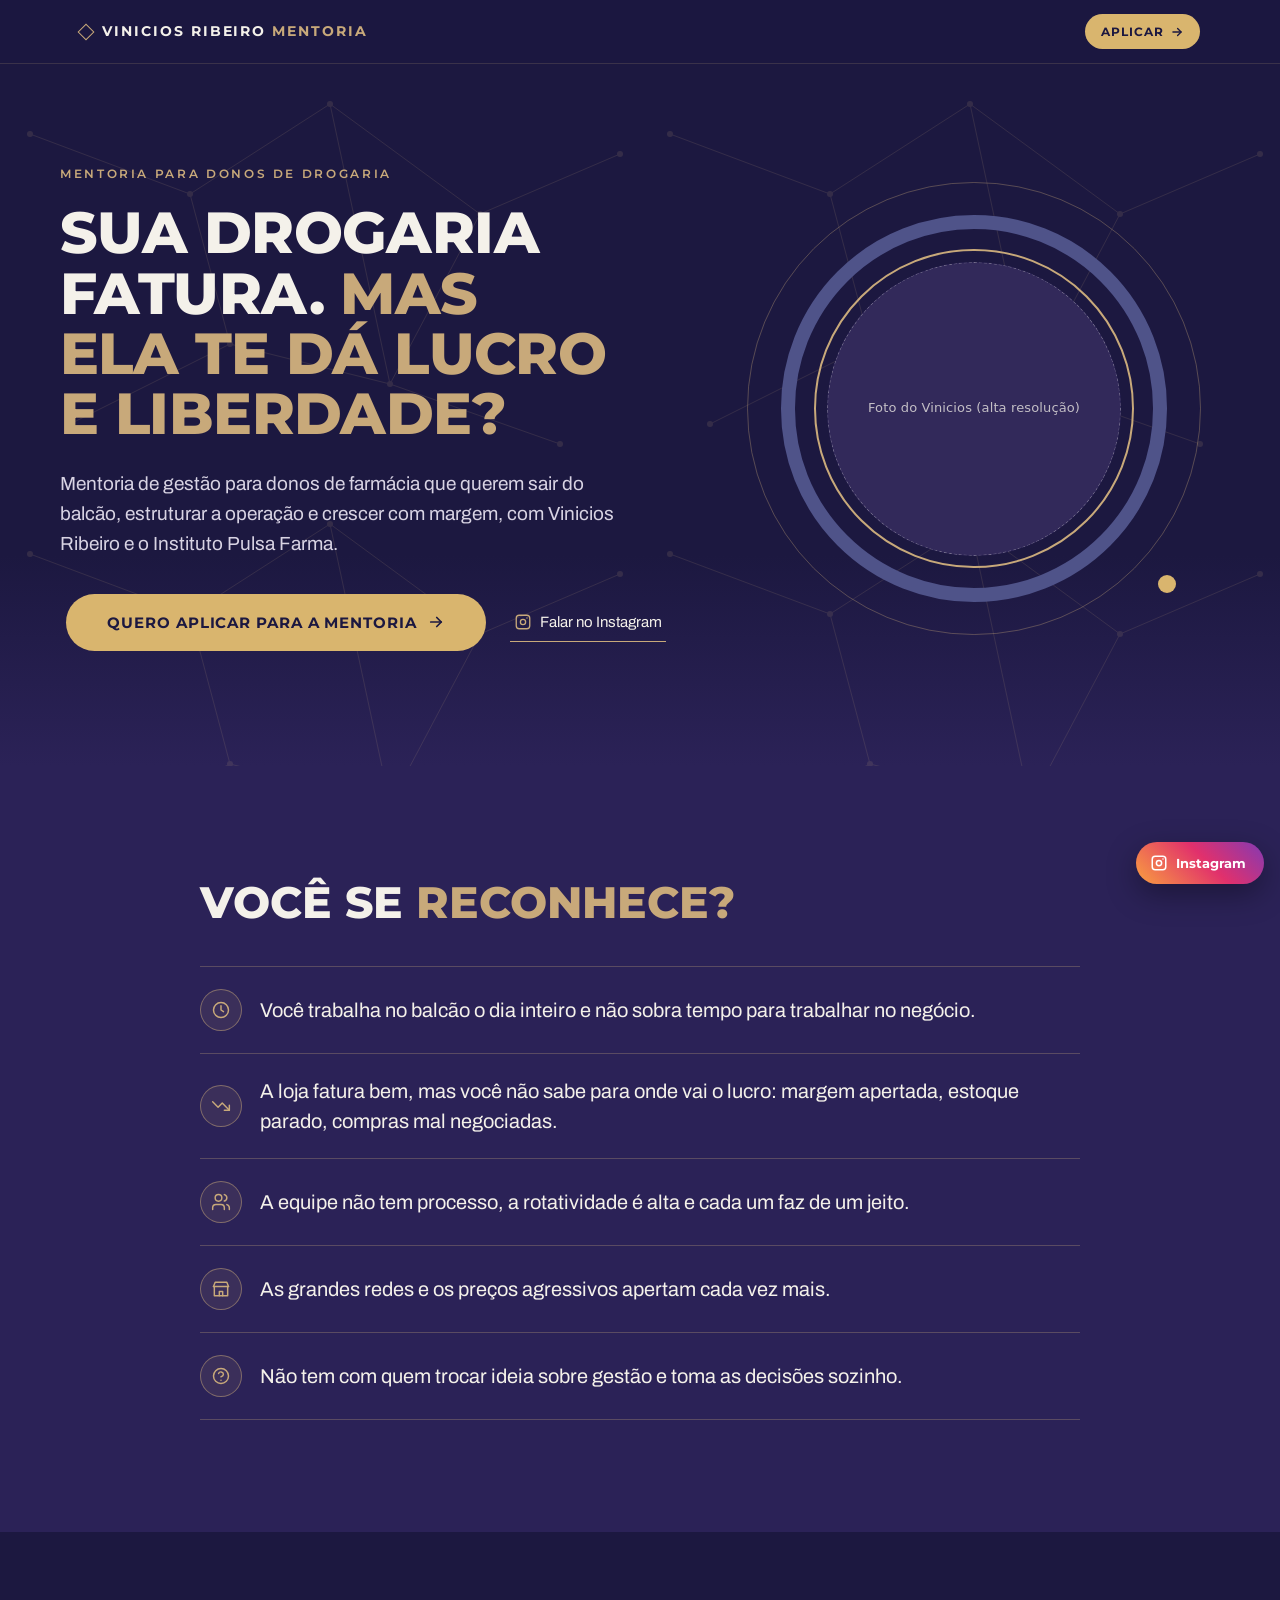
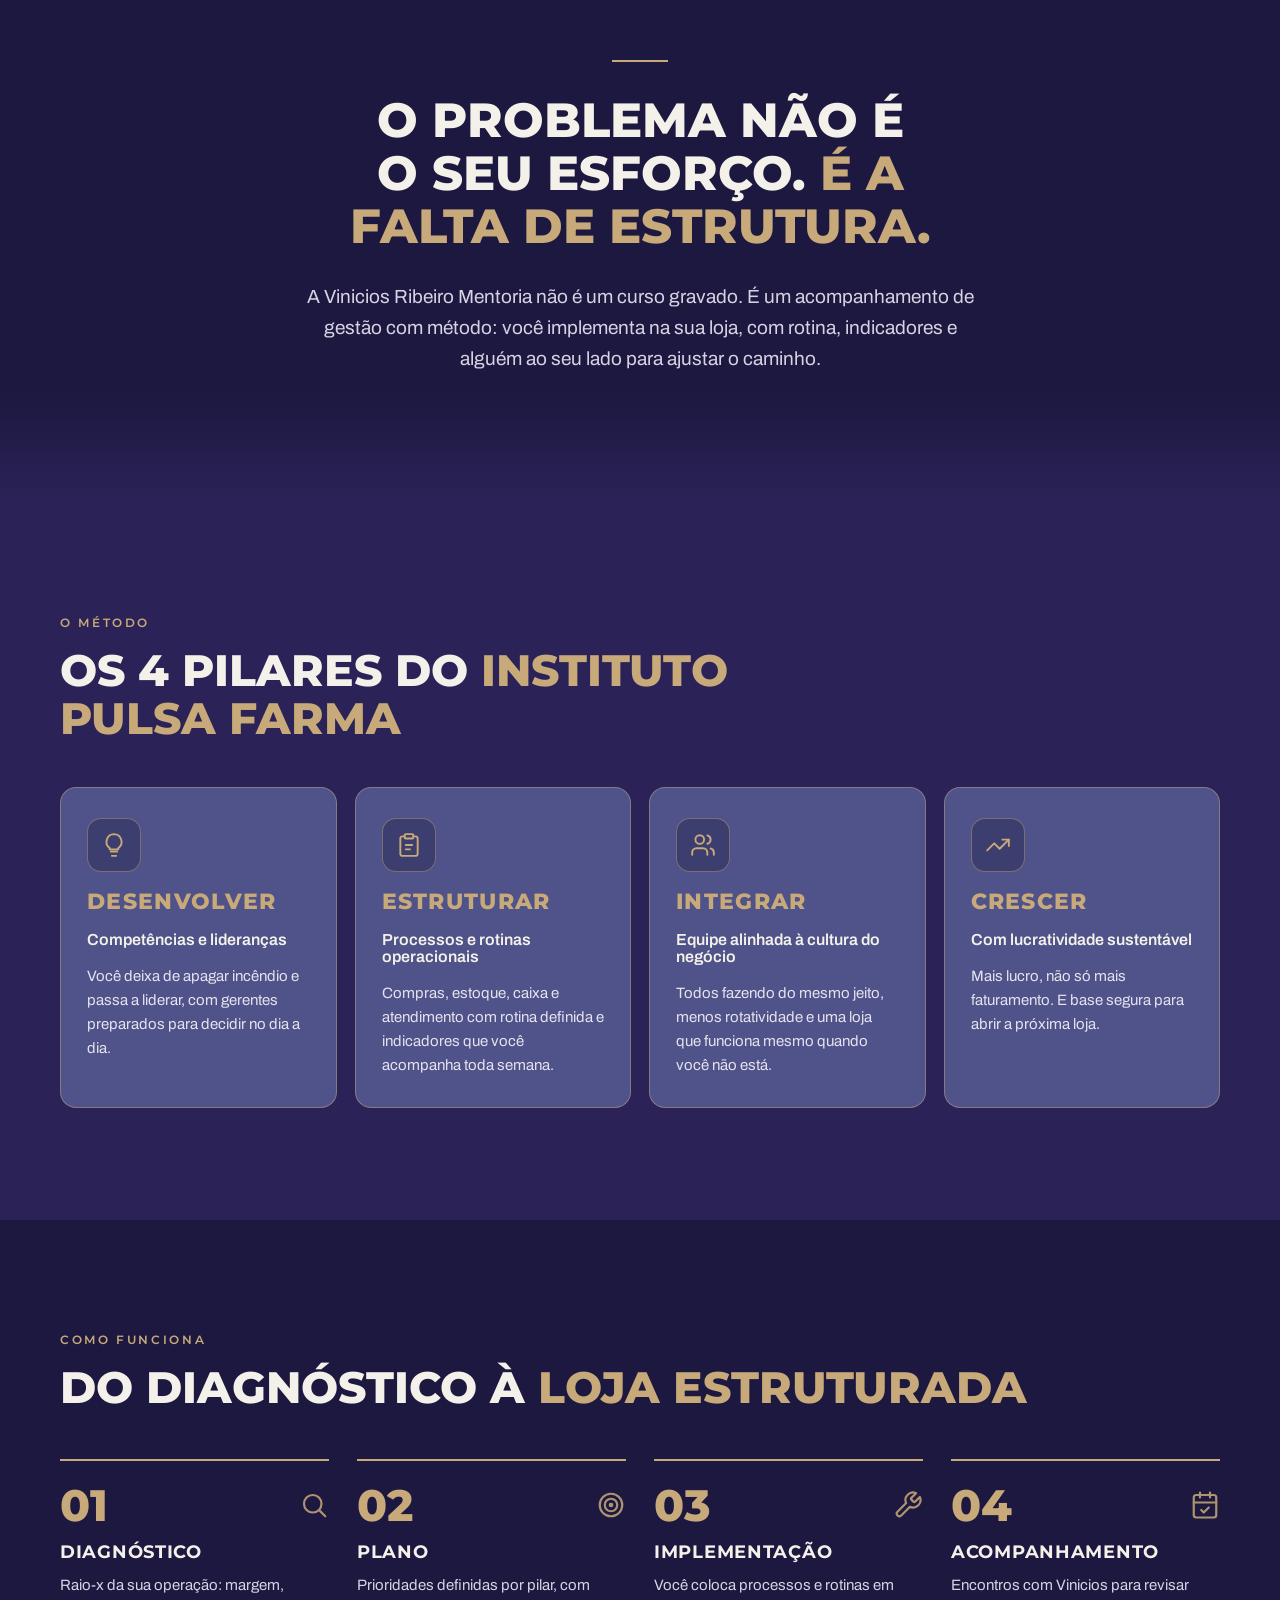
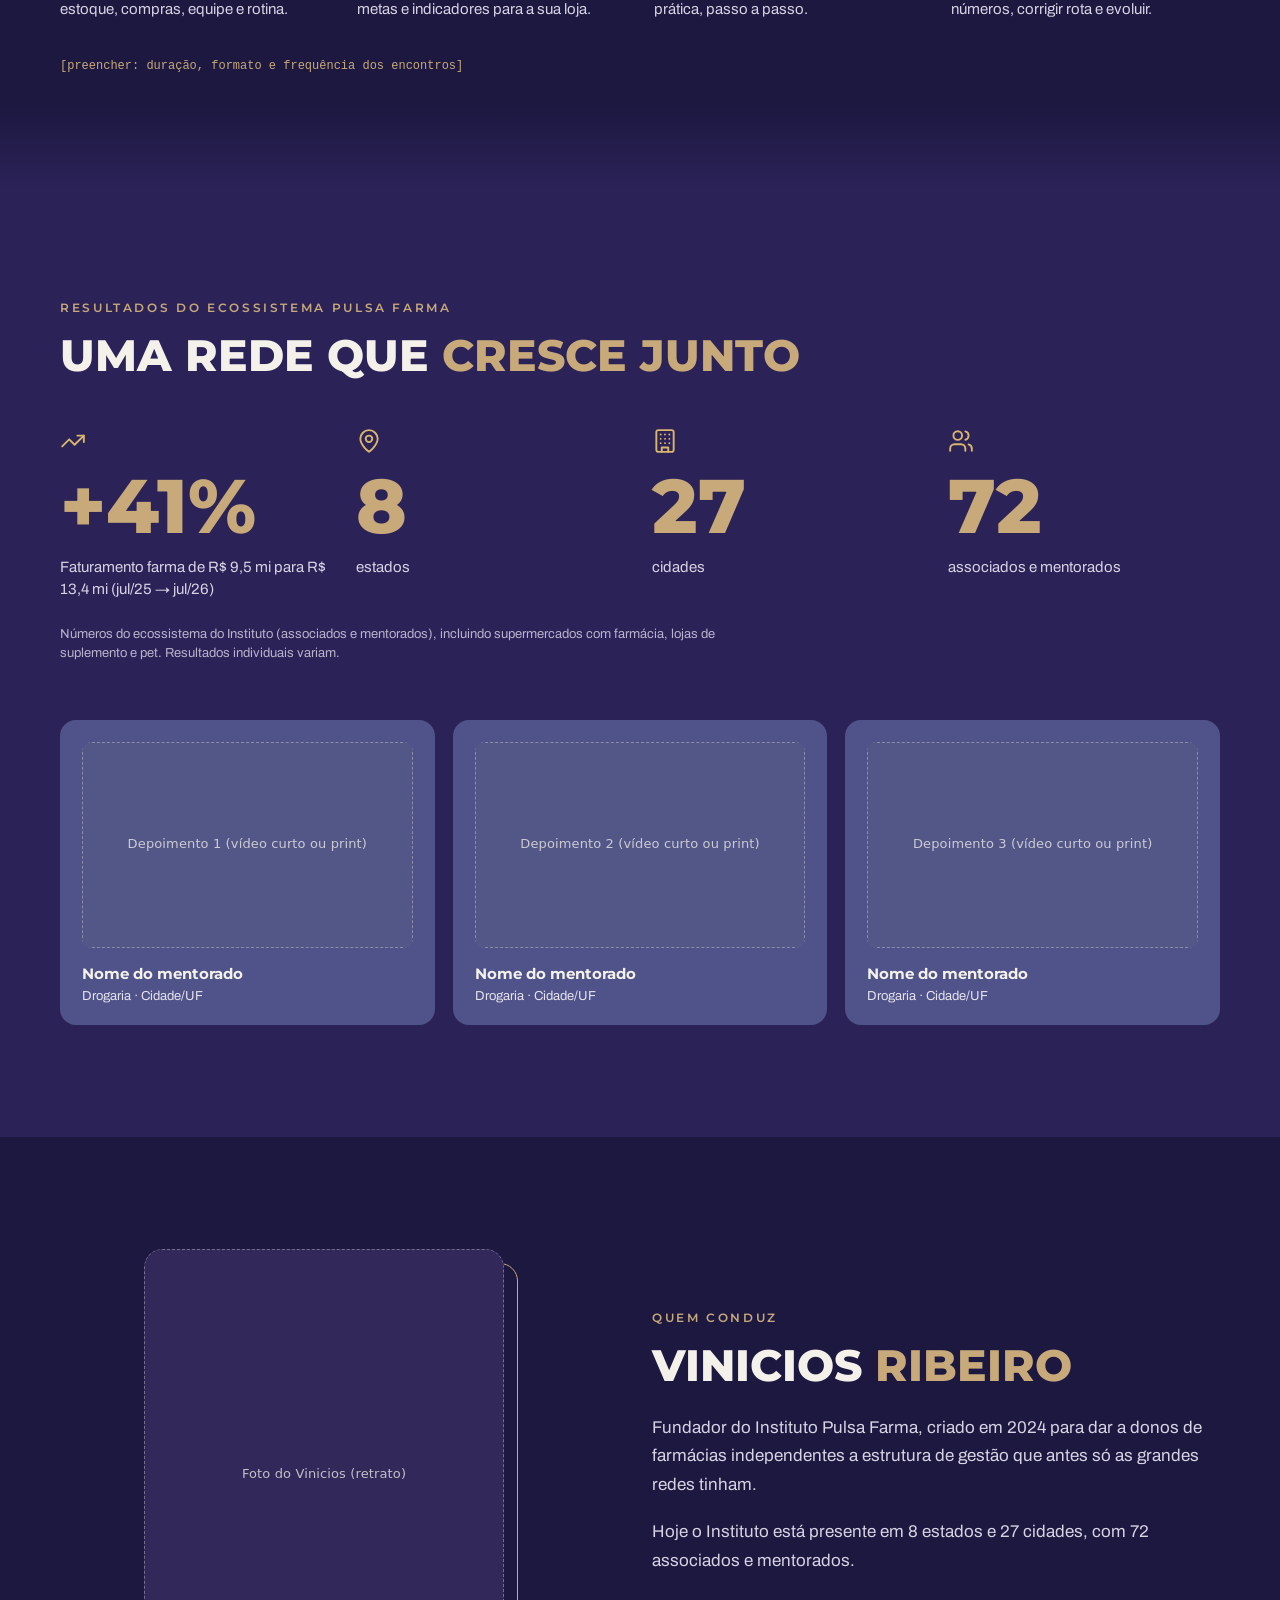
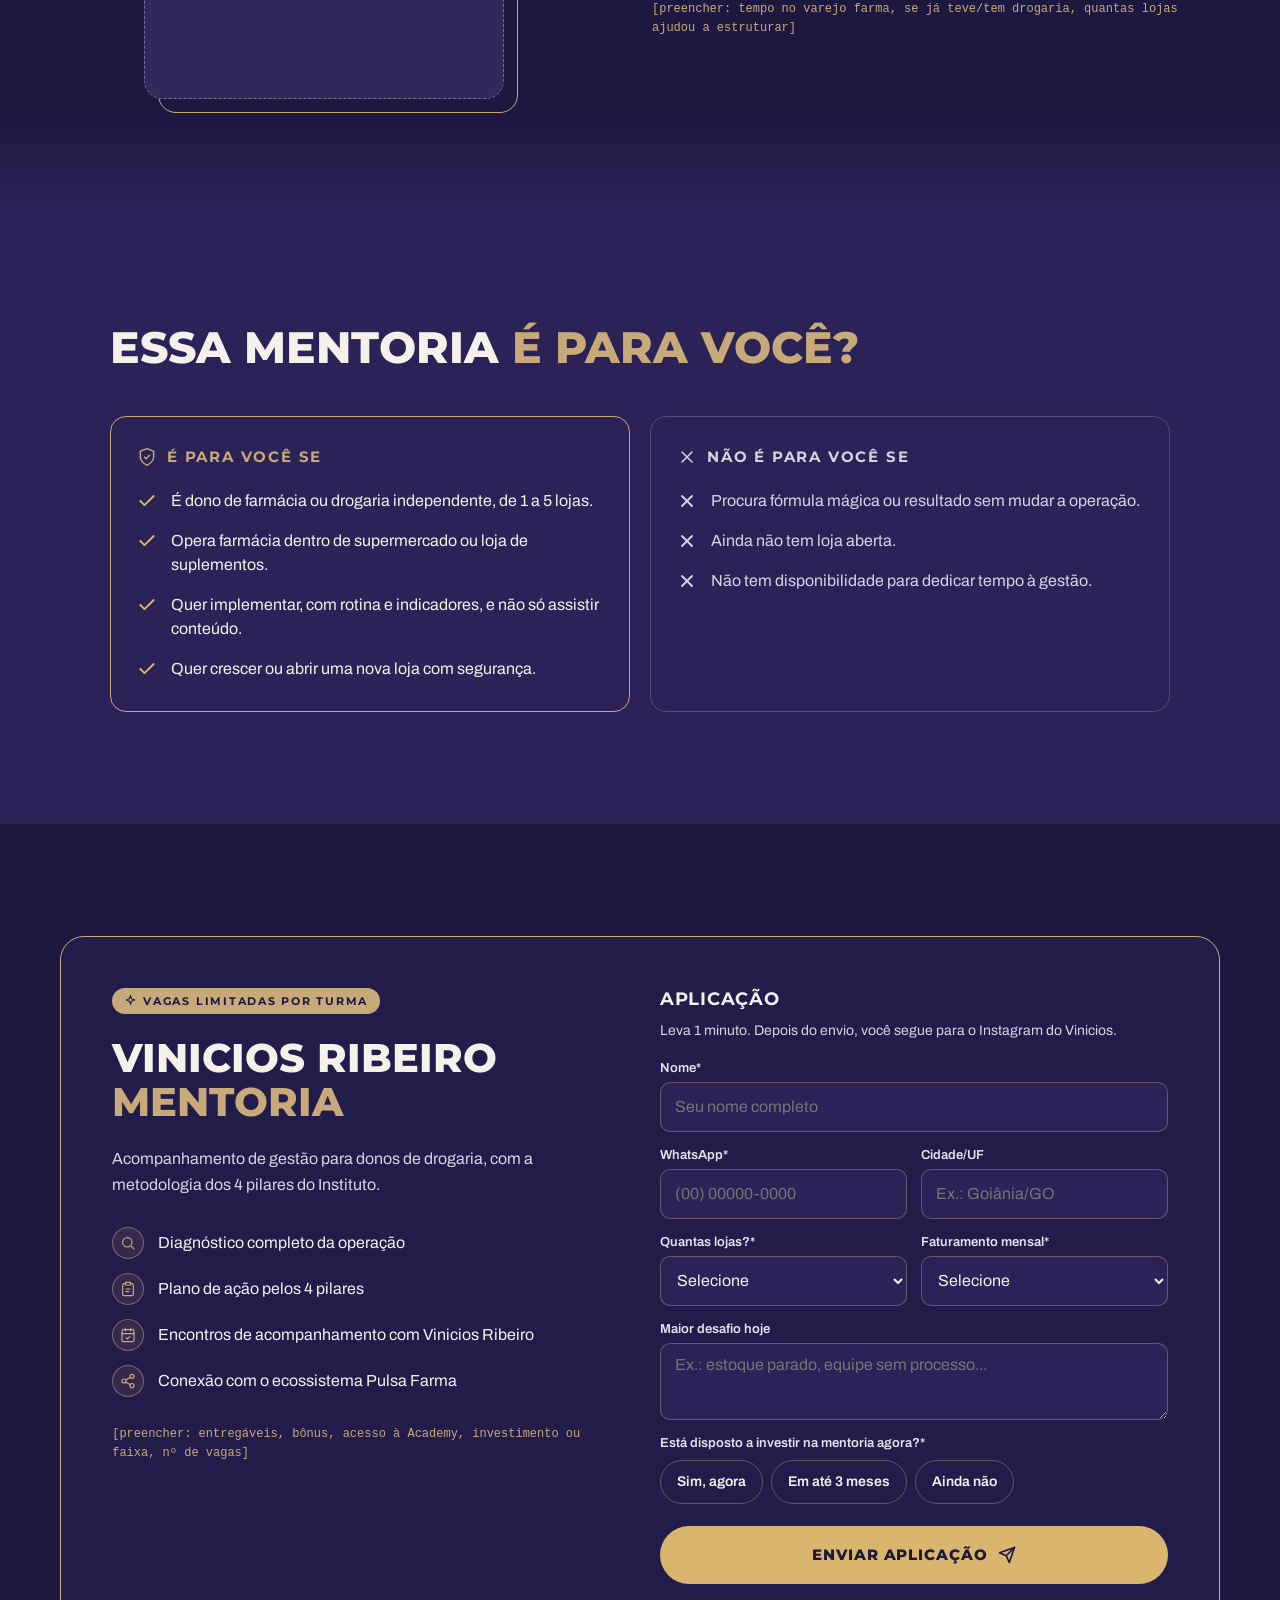
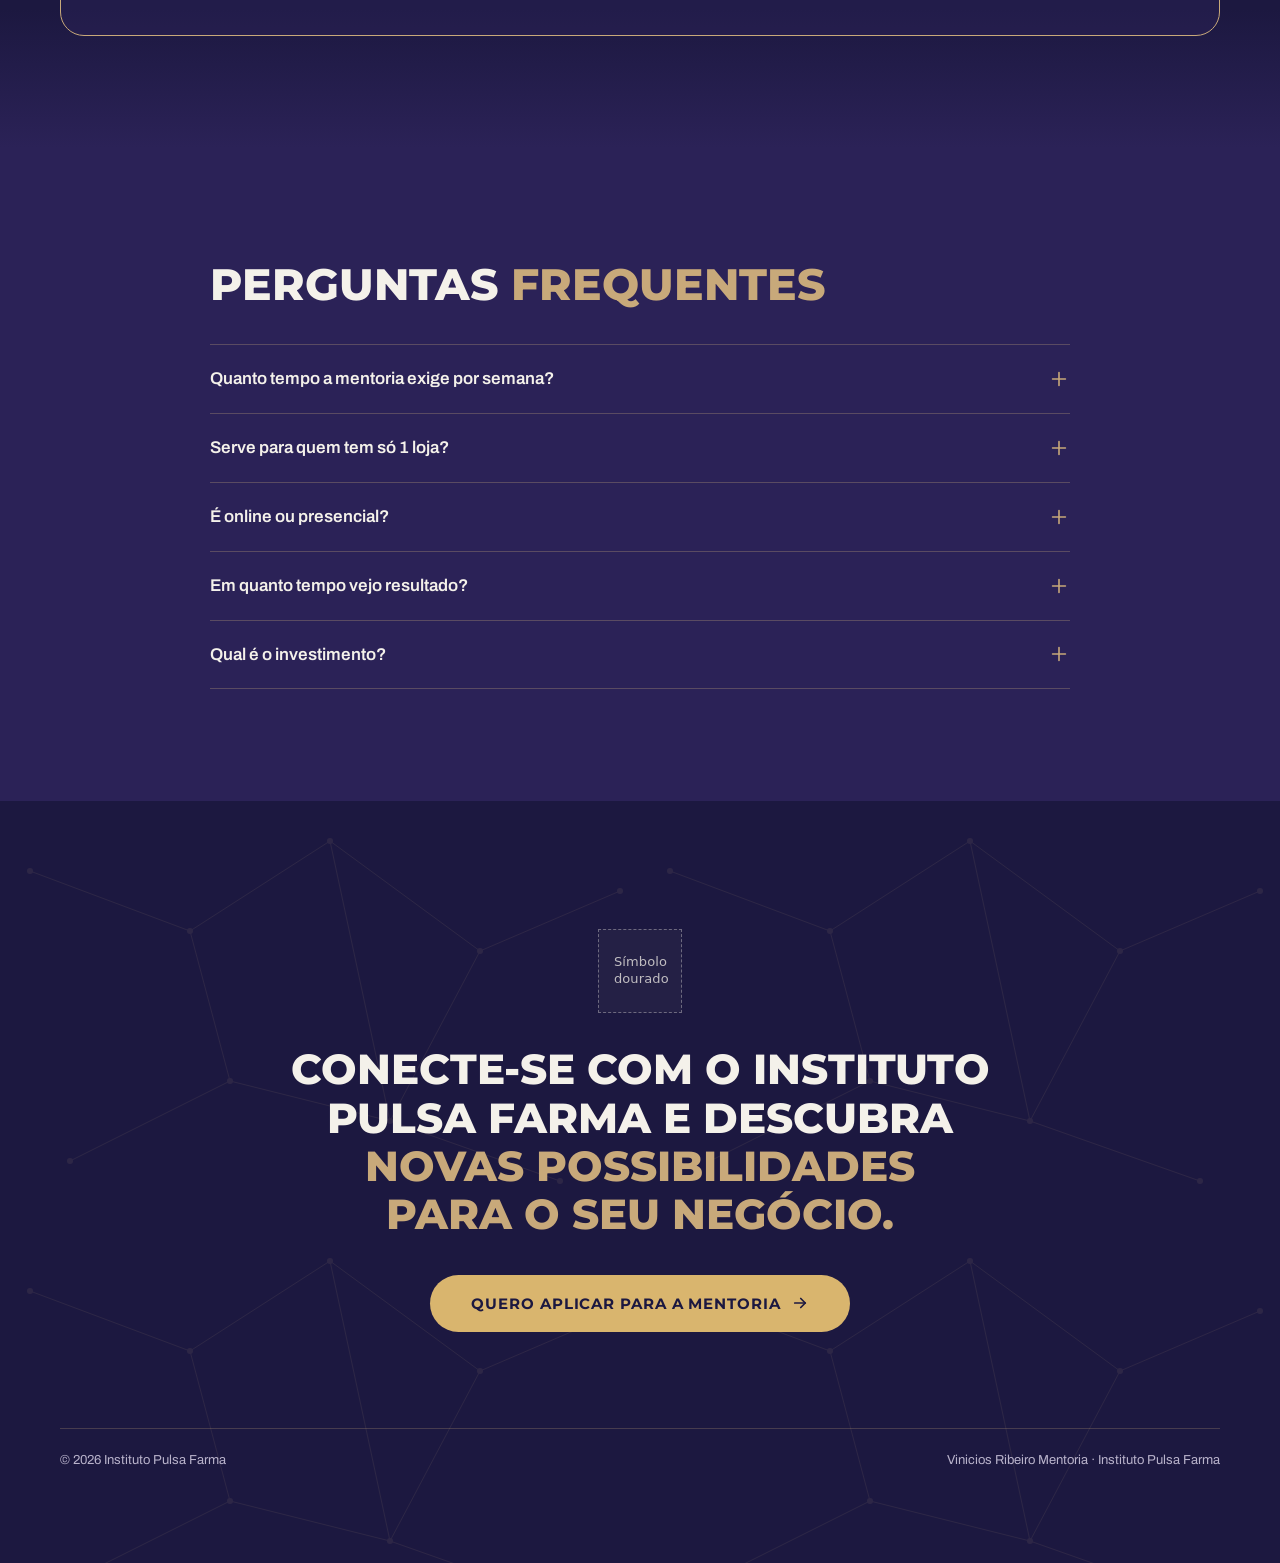
==== commit ea721d7d: "Usa apenas o Instagram como canal de contato em todas as páginas Co-Authored-By: Claude Sonnet 5.5 <" ====
--- a/index.html
+++ b/index.html
@@ -1,6 +1,13 @@
 <!DOCTYPE html>
 <html lang="pt-BR">
 <head>
+<!-- Google Tag Manager -->
+<script>(function(w,d,s,l,i){w[l]=w[l]||[];w[l].push({'gtm.start':
+new Date().getTime(),event:'gtm.js'});var f=d.getElementsByTagName(s)[0],
+j=d.createElement(s),dl=l!='dataLayer'?'&l='+l:'';j.async=true;j.src=
+'https://www.googletagmanager.com/gtm.js?id='+i+dl;f.parentNode.insertBefore(j,f);
+})(window,document,'script','dataLayer','GTM-WVB7XG47');</script>
+<!-- End Google Tag Manager -->
 <meta charset="utf-8">
 <meta name="viewport" content="width=device-width, initial-scale=1">
 <title>Vinicios Ribeiro Mentoria · Instituto Pulsa Farma</title>
@@ -14,9 +21,13 @@
 <link rel="preconnect" href="https://fonts.gstatic.com" crossorigin>
 <link href="https://fonts.googleapis.com/css2?family=Montserrat:wght@500;600;700;800&family=Archivo:wght@400;500;600&display=swap" rel="stylesheet">
 <link rel="stylesheet" href="styles.css">
-<!-- Meta Pixel e Google Tag Manager: instalar aqui. main.js já envia os eventos de Lead. -->
+<!-- Meta Pixel: instalar aqui. main.js já envia os eventos de Lead. -->
 </head>
 <body>
+<!-- Google Tag Manager (noscript) -->
+<noscript><iframe src="https://www.googletagmanager.com/ns.html?id=GTM-WVB7XG47"
+height="0" width="0" style="display:none;visibility:hidden"></iframe></noscript>
+<!-- End Google Tag Manager (noscript) -->
 <!-- Icon sprite (line icons, 24×24, drawn with currentColor) -->
 <svg width="0" height="0" style="position:absolute" aria-hidden="true">
   <defs>
@@ -39,6 +50,7 @@
     <symbol id="i-x" viewBox="0 0 24 24"><path d="M18 6L6 18M6 6l12 12"/></symbol>
     <symbol id="i-arrow" viewBox="0 0 24 24"><path d="M5 12h14"/><path d="M13 6l6 6-6 6"/></symbol>
     <symbol id="i-send" viewBox="0 0 24 24"><path d="M22 2L11 13"/><path d="M22 2l-7 20-4-9-9-4z"/></symbol>
+    <symbol id="i-instagram" viewBox="0 0 24 24"><path d="M7 3h10a4 4 0 0 1 4 4v10a4 4 0 0 1-4 4H7a4 4 0 0 1-4-4V7a4 4 0 0 1 4-4z"/><circle cx="12" cy="12" r="3.5"/><path d="M17.3 6.7h.01"/></symbol>
     <symbol id="i-chat" viewBox="0 0 24 24"><path d="M7.9 20A9 9 0 1 0 4 16.1L2 22z"/><path d="M8 12h.01M12 12h.01M16 12h.01"/></symbol>
     <symbol id="i-sparkle" viewBox="0 0 24 24"><path d="M12 3l1.9 5.8L20 11l-6.1 2.2L12 19l-1.9-5.8L4 11l6.1-2.2z"/></symbol>
     <symbol id="i-plus" viewBox="0 0 24 24"><path d="M12 5v14M5 12h14"/></symbol>
@@ -69,7 +81,7 @@
       <p class="hero-lead">Mentoria de gestão para donos de farmácia que querem sair do balcão, estruturar a operação e crescer com margem, com Vinicios Ribeiro e o Instituto Pulsa Farma.</p>
       <div class="hero-ctas">
         <a href="#aplicar" class="btn-primary">Quero aplicar para a mentoria<svg class="ic" aria-hidden="true"><use href="#i-arrow"/></svg></a>
-        <a href="#" class="link-wa" data-wa target="_blank" rel="noopener"><svg class="ic" aria-hidden="true"><use href="#i-chat"/></svg>Falar no WhatsApp</a>
+        <a href="https://www.instagram.com/vinicios.ribeiiro/" class="link-wa" data-ig target="_blank" rel="noopener"><svg class="ic" aria-hidden="true"><use href="#i-instagram"/></svg>Falar no Instagram</a>
       </div>
     </div>
     <div class="hero-visual">
@@ -254,7 +266,7 @@
     <div class="offer-form">
       <form class="form" id="lead-form" novalidate>
         <div class="form-title">Aplicação</div>
-        <p class="form-lead">Leva 1 minuto. Depois do envio, você segue para o WhatsApp da equipe.</p>
+        <p class="form-lead">Leva 1 minuto. Depois do envio, você segue para o Instagram do Vinicios.</p>
         <label class="field">Nome*<input name="nome" autocomplete="name" placeholder="Seu nome completo"></label>
         <div class="form-row">
           <label class="field">WhatsApp*<input name="whats" type="tel" inputmode="tel" autocomplete="tel" placeholder="(00) 00000-0000"></label>
@@ -298,8 +310,8 @@
       <div class="sent" id="lead-sent" hidden>
         <div class="sent-check" aria-hidden="true"><svg class="ic" aria-hidden="true"><use href="#i-check"/></svg></div>
         <div class="sent-title">Aplicação recebida</div>
-        <p>Abrimos o WhatsApp da equipe para continuar a conversa. Se não abriu, toque abaixo.</p>
-        <a href="#" class="sent-cta" id="lead-wa" target="_blank" rel="noopener"><svg class="ic" aria-hidden="true"><use href="#i-chat"/></svg>Abrir WhatsApp</a>
+        <p>Abrimos o Instagram do Vinicios para continuar a conversa. Se não abriu, toque abaixo.</p>
+        <a href="https://www.instagram.com/vinicios.ribeiiro/" class="sent-cta" id="lead-ig" target="_blank" rel="noopener"><svg class="ic" aria-hidden="true"><use href="#i-instagram"/></svg>Abrir Instagram</a>
       </div>
     </div>
   </div>
@@ -329,7 +341,7 @@
   </footer>
 </section>
 
-<a href="#" class="wa-float" data-wa target="_blank" rel="noopener" aria-label="Falar no WhatsApp"><svg class="ic" aria-hidden="true"><use href="#i-chat"/></svg>WhatsApp</a>
+<a href="https://www.instagram.com/vinicios.ribeiiro/" class="ig-float" data-ig target="_blank" rel="noopener" aria-label="Falar no Instagram"><svg class="ic" aria-hidden="true"><use href="#i-instagram"/></svg>Instagram</a>
 
 </div>
 <script src="main.js"></script>
--- a/styles.css
+++ b/styles.css
@@ -483,8 +483,8 @@
   color: var(--text-muted);
 }
 
-/* Floating WhatsApp */
-.wa-float {
+/* Floating Instagram */
+.ig-float {
   position: fixed;
   right: 16px;
   bottom: 16px;
@@ -492,8 +492,8 @@
   display: flex;
   align-items: center;
   gap: 8px;
-  background: #25D366;
-  color: #0B2E1A;
+  background: linear-gradient(45deg, #F9A03F, #E1306C 55%, #833AB4);
+  color: #fff;
   font-family: var(--display);
   font-weight: 700;
   font-size: 13px;
@@ -501,9 +501,9 @@
   border-radius: 999px;
   box-shadow: 0 10px 30px rgba(0, 0, 0, .35);
 }
-.wa-float:hover { color: #0B2E1A; box-shadow: 0 10px 36px rgba(37, 211, 102, .45); }
-.wa-float .ic { font-size: 18px; stroke-width: 2; }
-.wa-float[hidden] { display: none; }
+.ig-float:hover { color: #fff; box-shadow: 0 10px 36px rgba(225, 48, 108, .45); }
+.ig-float .ic { font-size: 18px; stroke-width: 2; }
+.ig-float[hidden] { display: none; }
 
 @media (prefers-reduced-motion: reduce) {
   html { scroll-behavior: auto; }
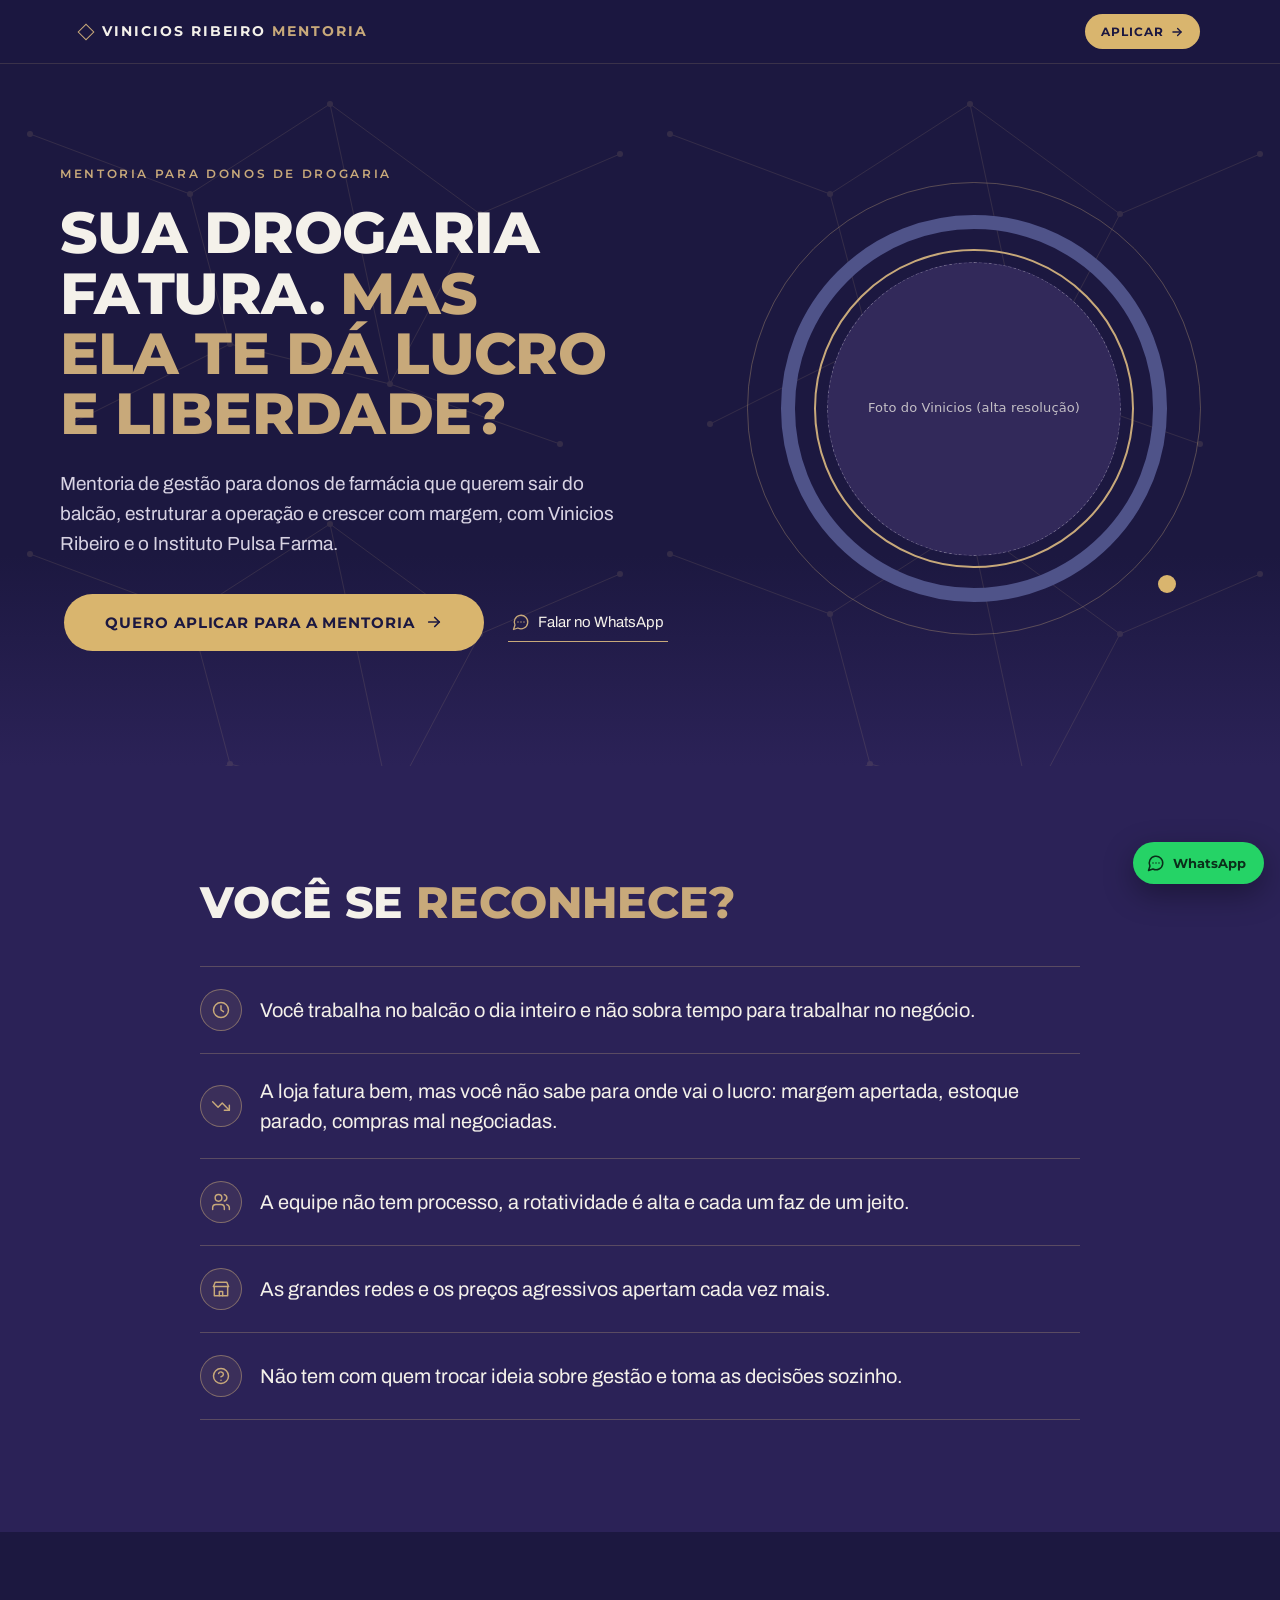
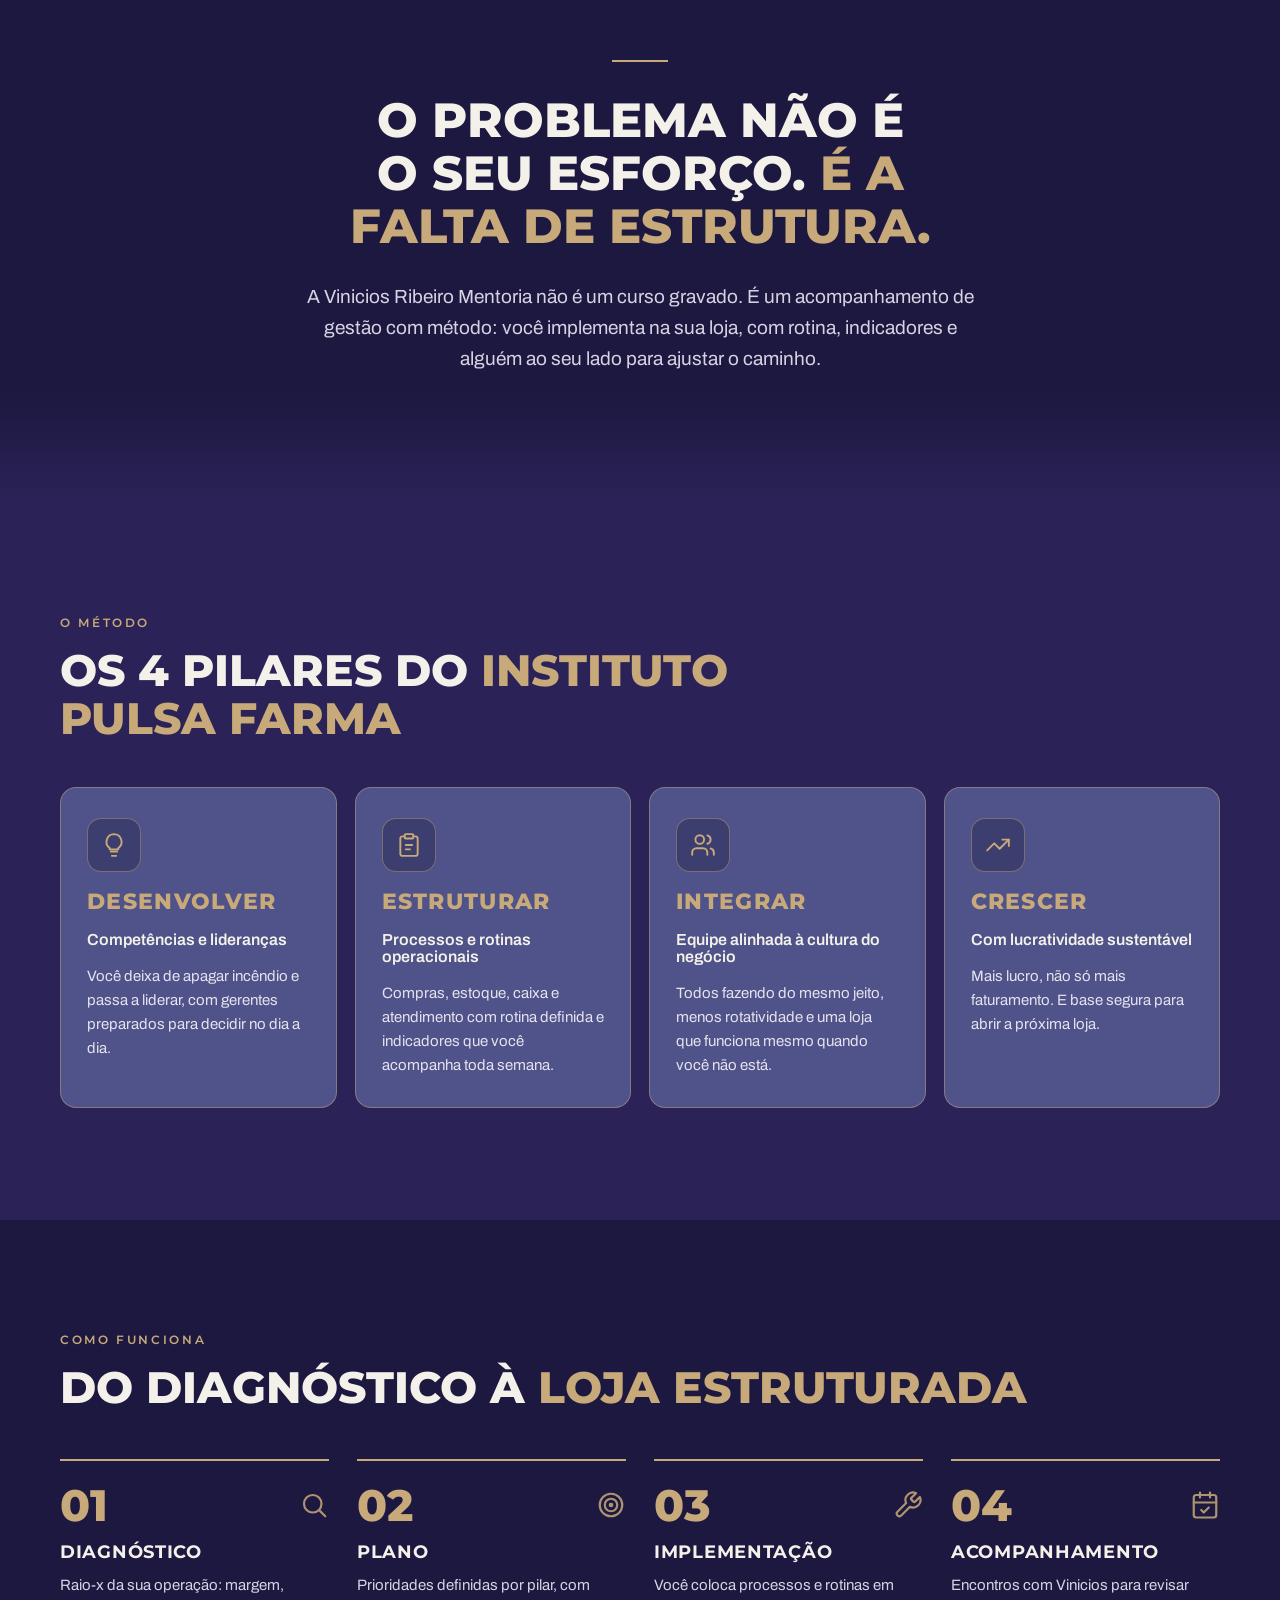
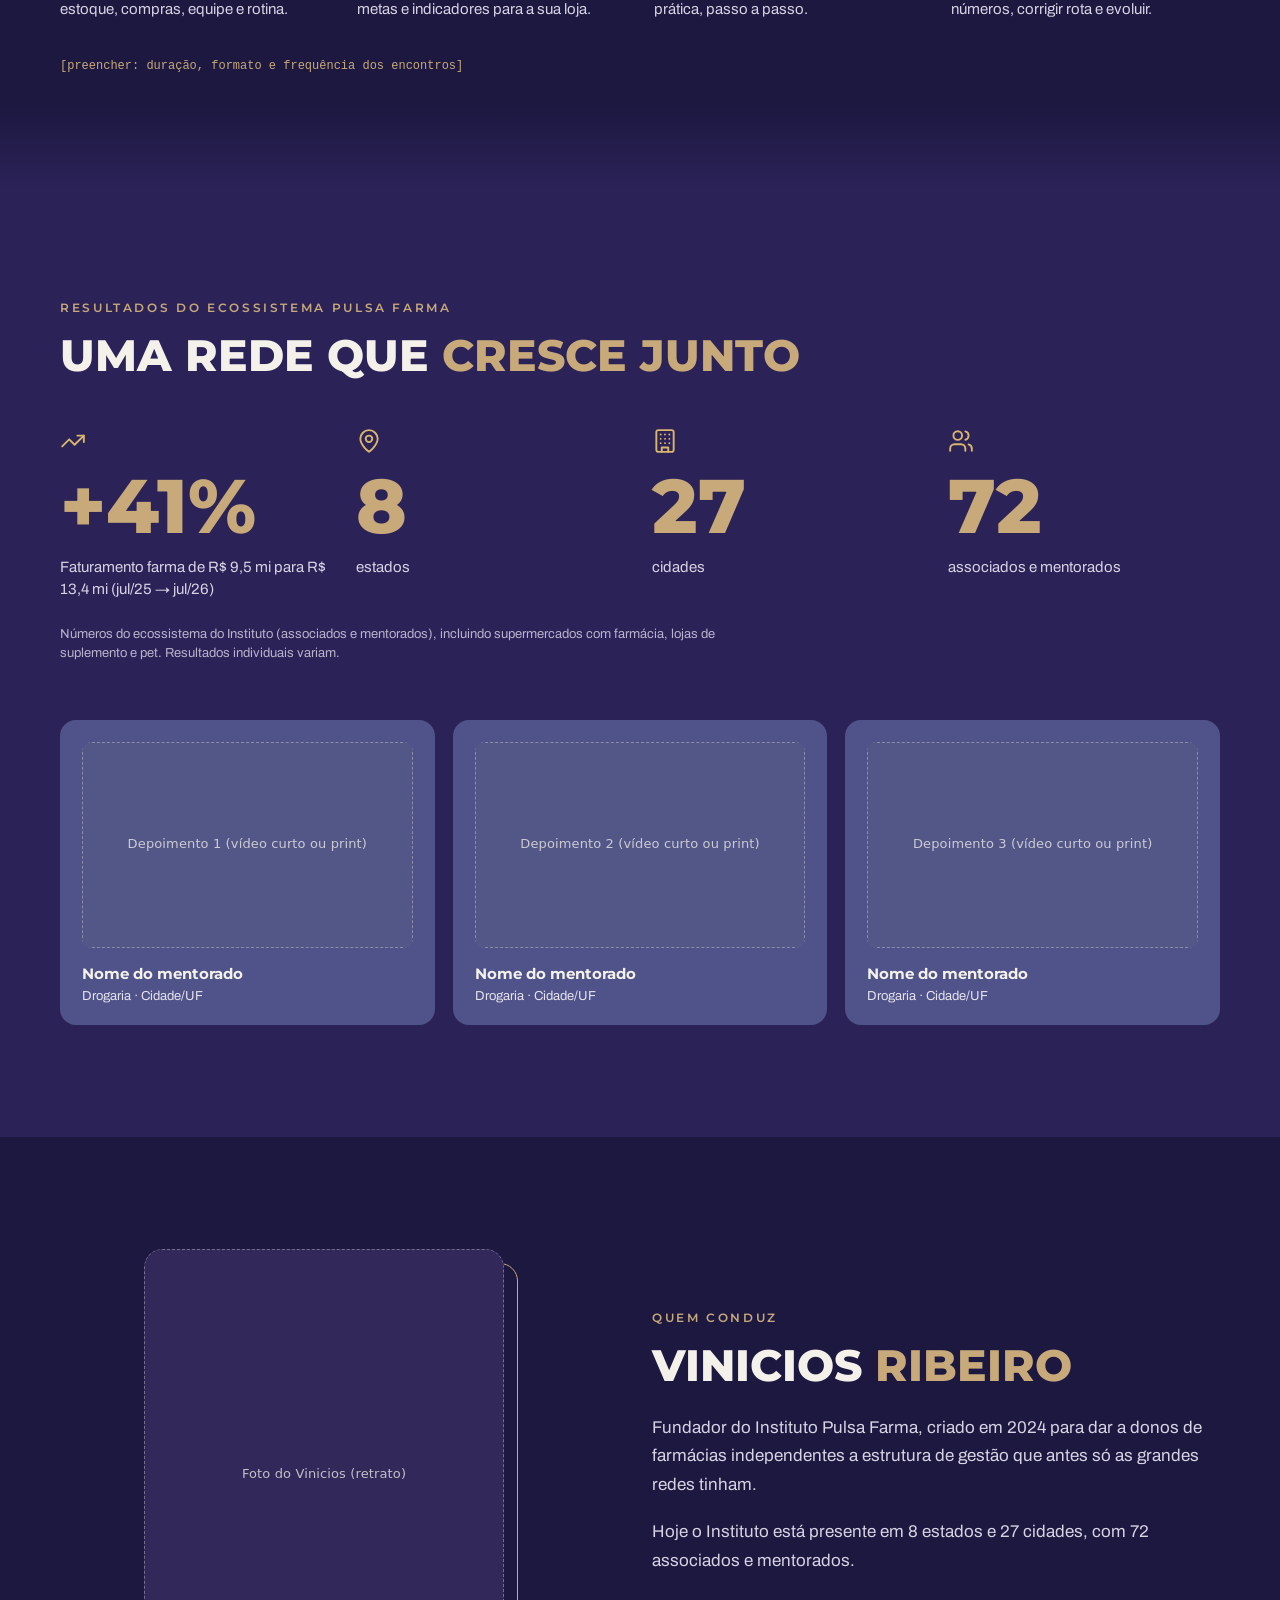
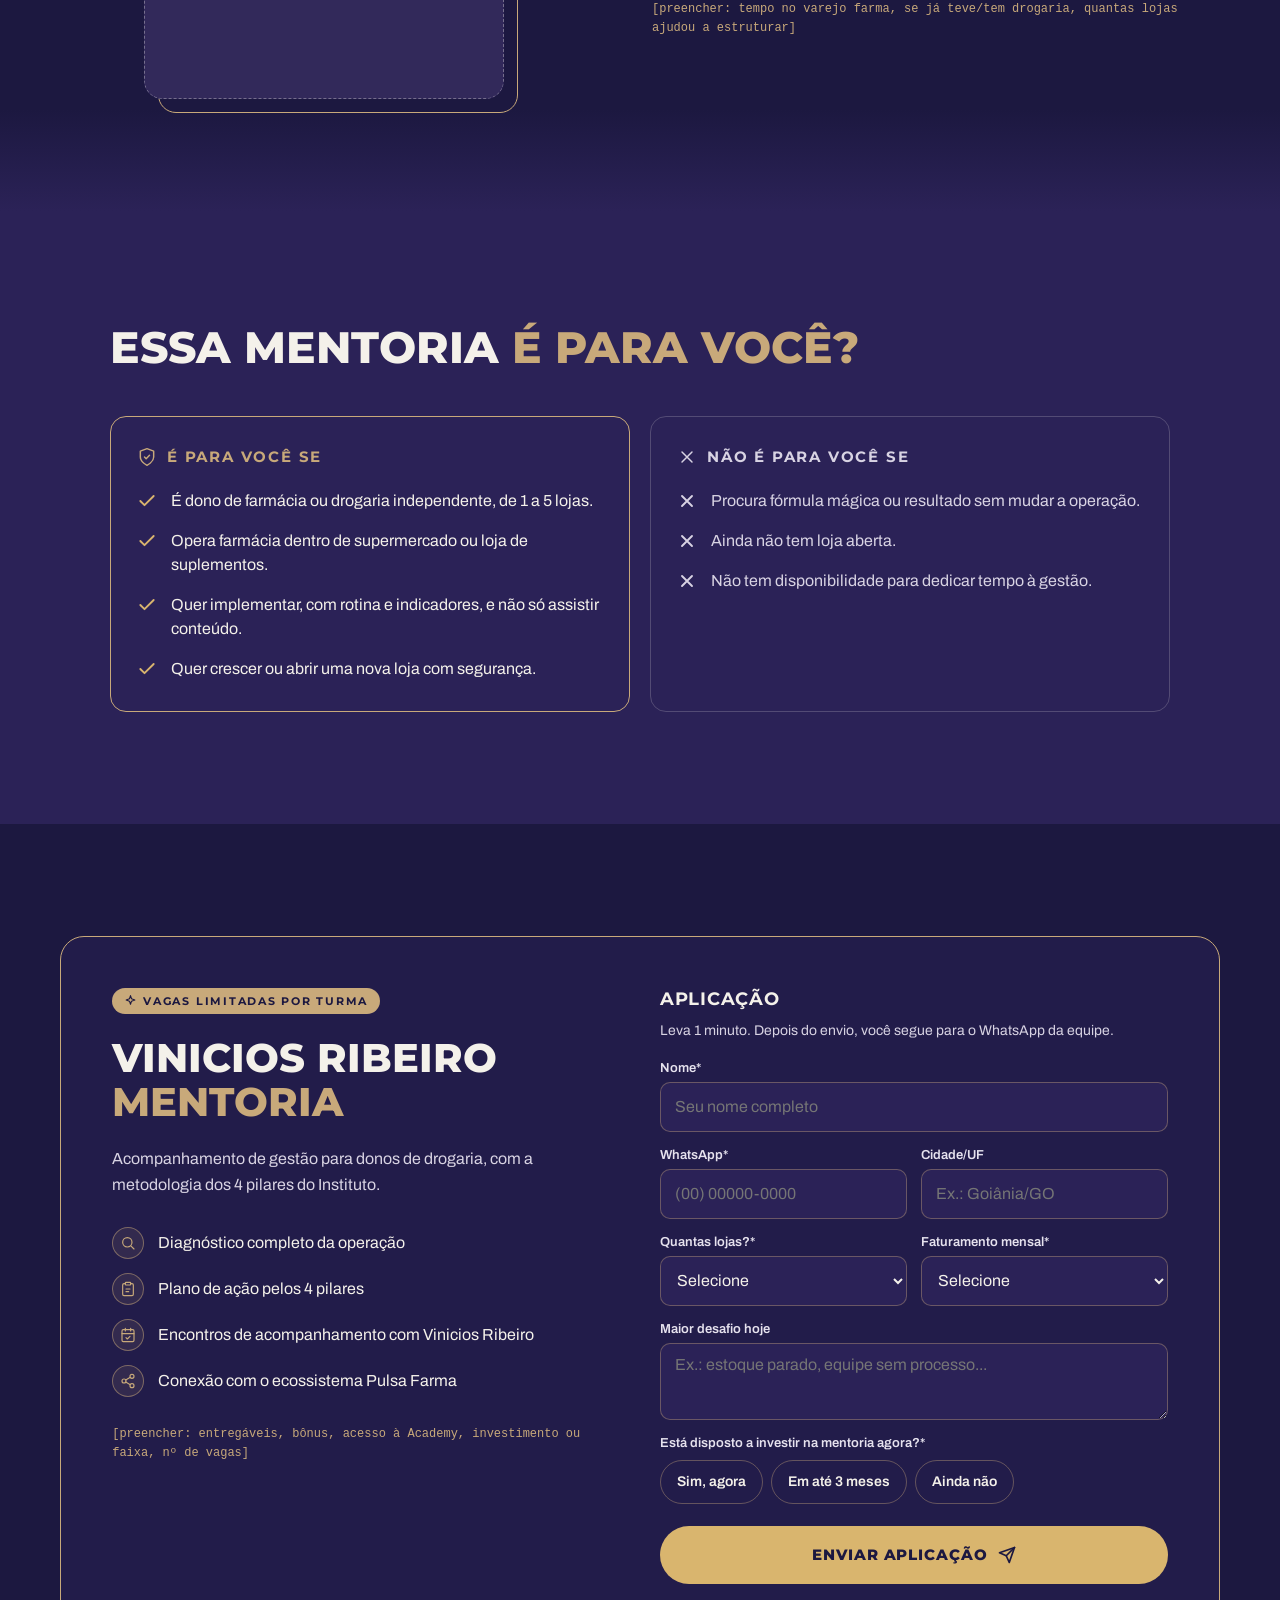
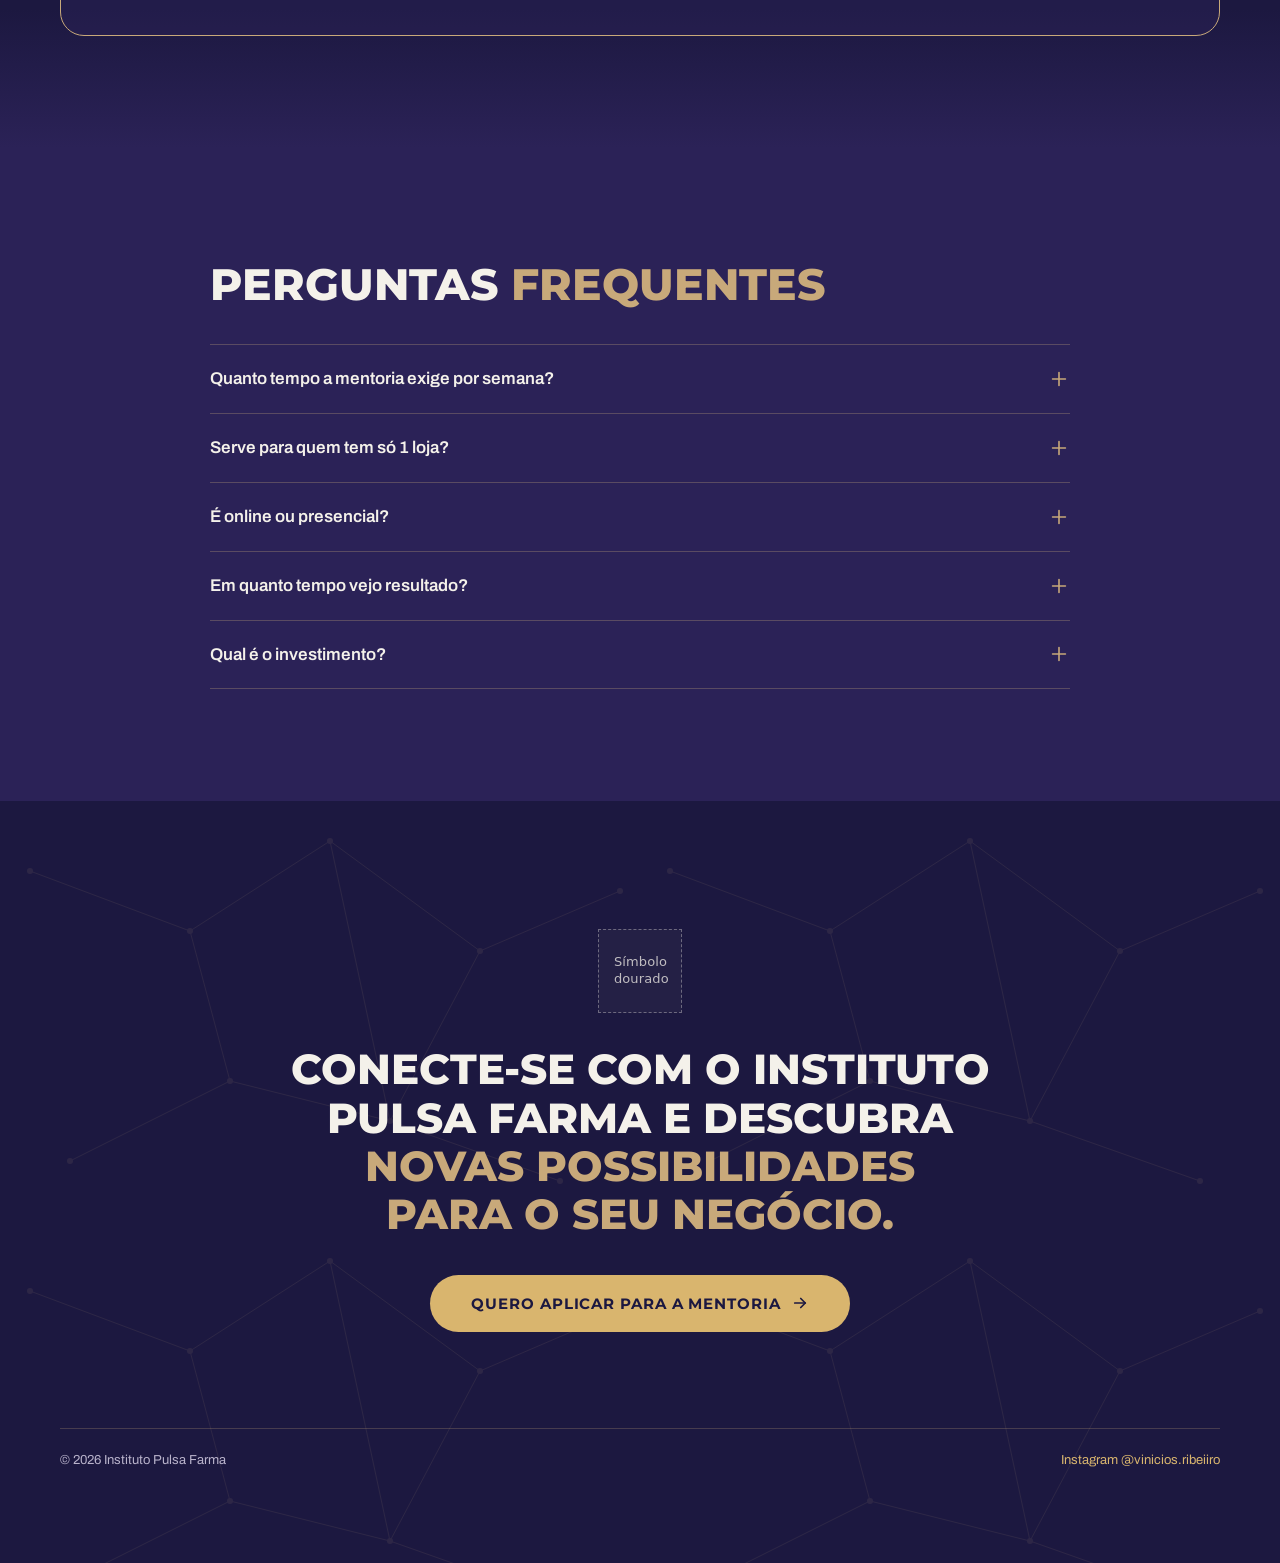
==== commit ec25843a: "Restaura WhatsApp apontando para +55 21 98879-2087; Instagram como único endereço/rede Co-Authored-B" ====
--- a/index.html
+++ b/index.html
@@ -50,7 +50,6 @@
     <symbol id="i-x" viewBox="0 0 24 24"><path d="M18 6L6 18M6 6l12 12"/></symbol>
     <symbol id="i-arrow" viewBox="0 0 24 24"><path d="M5 12h14"/><path d="M13 6l6 6-6 6"/></symbol>
     <symbol id="i-send" viewBox="0 0 24 24"><path d="M22 2L11 13"/><path d="M22 2l-7 20-4-9-9-4z"/></symbol>
-    <symbol id="i-instagram" viewBox="0 0 24 24"><path d="M7 3h10a4 4 0 0 1 4 4v10a4 4 0 0 1-4 4H7a4 4 0 0 1-4-4V7a4 4 0 0 1 4-4z"/><circle cx="12" cy="12" r="3.5"/><path d="M17.3 6.7h.01"/></symbol>
     <symbol id="i-chat" viewBox="0 0 24 24"><path d="M7.9 20A9 9 0 1 0 4 16.1L2 22z"/><path d="M8 12h.01M12 12h.01M16 12h.01"/></symbol>
     <symbol id="i-sparkle" viewBox="0 0 24 24"><path d="M12 3l1.9 5.8L20 11l-6.1 2.2L12 19l-1.9-5.8L4 11l6.1-2.2z"/></symbol>
     <symbol id="i-plus" viewBox="0 0 24 24"><path d="M12 5v14M5 12h14"/></symbol>
@@ -81,7 +80,7 @@
       <p class="hero-lead">Mentoria de gestão para donos de farmácia que querem sair do balcão, estruturar a operação e crescer com margem, com Vinicios Ribeiro e o Instituto Pulsa Farma.</p>
       <div class="hero-ctas">
         <a href="#aplicar" class="btn-primary">Quero aplicar para a mentoria<svg class="ic" aria-hidden="true"><use href="#i-arrow"/></svg></a>
-        <a href="https://www.instagram.com/vinicios.ribeiiro/" class="link-wa" data-ig target="_blank" rel="noopener"><svg class="ic" aria-hidden="true"><use href="#i-instagram"/></svg>Falar no Instagram</a>
+        <a href="#" class="link-wa" data-wa target="_blank" rel="noopener"><svg class="ic" aria-hidden="true"><use href="#i-chat"/></svg>Falar no WhatsApp</a>
       </div>
     </div>
     <div class="hero-visual">
@@ -266,7 +265,7 @@
     <div class="offer-form">
       <form class="form" id="lead-form" novalidate>
         <div class="form-title">Aplicação</div>
-        <p class="form-lead">Leva 1 minuto. Depois do envio, você segue para o Instagram do Vinicios.</p>
+        <p class="form-lead">Leva 1 minuto. Depois do envio, você segue para o WhatsApp da equipe.</p>
         <label class="field">Nome*<input name="nome" autocomplete="name" placeholder="Seu nome completo"></label>
         <div class="form-row">
           <label class="field">WhatsApp*<input name="whats" type="tel" inputmode="tel" autocomplete="tel" placeholder="(00) 00000-0000"></label>
@@ -310,8 +309,8 @@
       <div class="sent" id="lead-sent" hidden>
         <div class="sent-check" aria-hidden="true"><svg class="ic" aria-hidden="true"><use href="#i-check"/></svg></div>
         <div class="sent-title">Aplicação recebida</div>
-        <p>Abrimos o Instagram do Vinicios para continuar a conversa. Se não abriu, toque abaixo.</p>
-        <a href="https://www.instagram.com/vinicios.ribeiiro/" class="sent-cta" id="lead-ig" target="_blank" rel="noopener"><svg class="ic" aria-hidden="true"><use href="#i-instagram"/></svg>Abrir Instagram</a>
+        <p>Abrimos o WhatsApp da equipe para continuar a conversa. Se não abriu, toque abaixo.</p>
+        <a href="#" class="sent-cta" id="lead-wa" target="_blank" rel="noopener"><svg class="ic" aria-hidden="true"><use href="#i-chat"/></svg>Abrir WhatsApp</a>
       </div>
     </div>
   </div>
@@ -337,11 +336,11 @@
   </div>
   <footer class="site-footer">
     <span>© 2026 Instituto Pulsa Farma</span>
-    <span>Vinicios Ribeiro Mentoria · Instituto Pulsa Farma</span>
+    <a href="https://www.instagram.com/vinicios.ribeiiro/" target="_blank" rel="noopener">Instagram @vinicios.ribeiiro</a>
   </footer>
 </section>
 
-<a href="https://www.instagram.com/vinicios.ribeiiro/" class="ig-float" data-ig target="_blank" rel="noopener" aria-label="Falar no Instagram"><svg class="ic" aria-hidden="true"><use href="#i-instagram"/></svg>Instagram</a>
+<a href="#" class="wa-float" data-wa target="_blank" rel="noopener" aria-label="Falar no WhatsApp"><svg class="ic" aria-hidden="true"><use href="#i-chat"/></svg>WhatsApp</a>
 
 </div>
 <script src="main.js"></script>
--- a/styles.css
+++ b/styles.css
@@ -483,8 +483,8 @@
   color: var(--text-muted);
 }
 
-/* Floating Instagram */
-.ig-float {
+/* Floating WhatsApp */
+.wa-float {
   position: fixed;
   right: 16px;
   bottom: 16px;
@@ -492,8 +492,8 @@
   display: flex;
   align-items: center;
   gap: 8px;
-  background: linear-gradient(45deg, #F9A03F, #E1306C 55%, #833AB4);
-  color: #fff;
+  background: #25D366;
+  color: #0B2E1A;
   font-family: var(--display);
   font-weight: 700;
   font-size: 13px;
@@ -501,9 +501,9 @@
   border-radius: 999px;
   box-shadow: 0 10px 30px rgba(0, 0, 0, .35);
 }
-.ig-float:hover { color: #fff; box-shadow: 0 10px 36px rgba(225, 48, 108, .45); }
-.ig-float .ic { font-size: 18px; stroke-width: 2; }
-.ig-float[hidden] { display: none; }
+.wa-float:hover { color: #0B2E1A; box-shadow: 0 10px 36px rgba(37, 211, 102, .45); }
+.wa-float .ic { font-size: 18px; stroke-width: 2; }
+.wa-float[hidden] { display: none; }
 
 @media (prefers-reduced-motion: reduce) {
   html { scroll-behavior: auto; }
